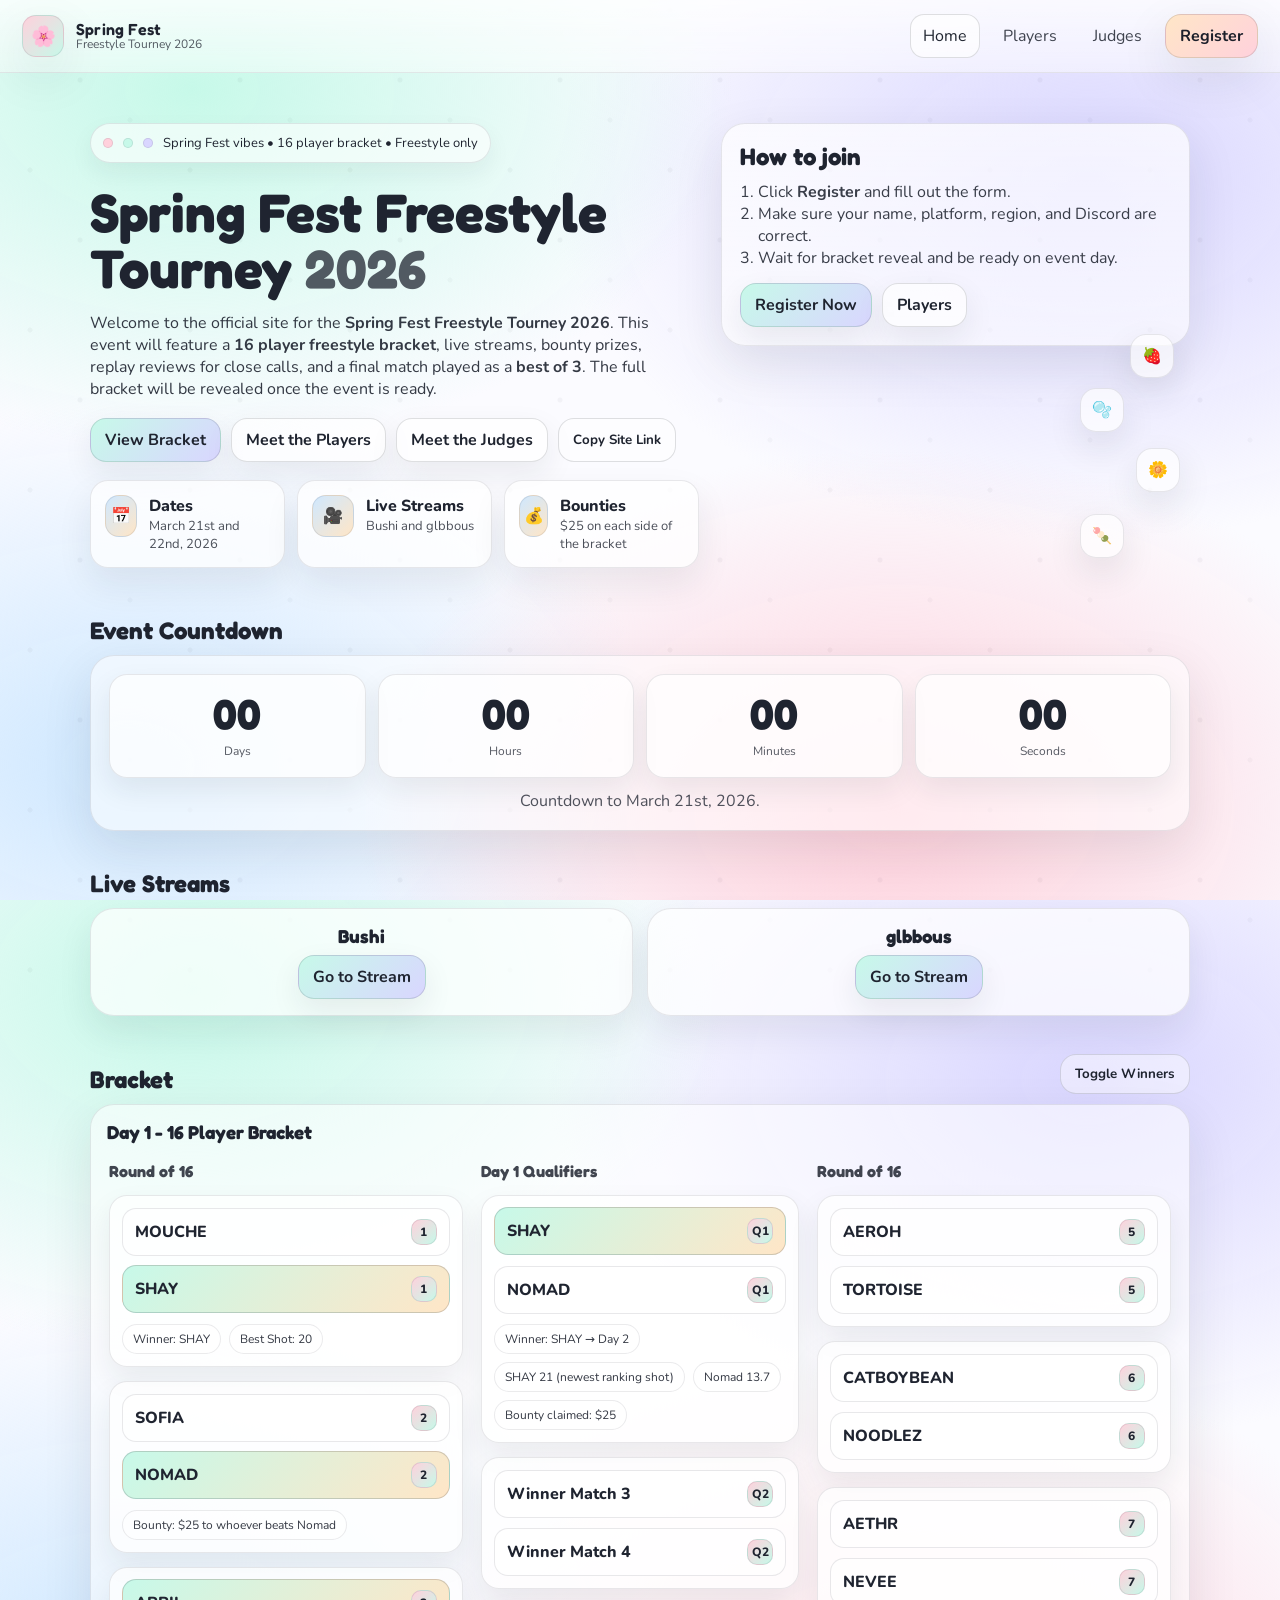
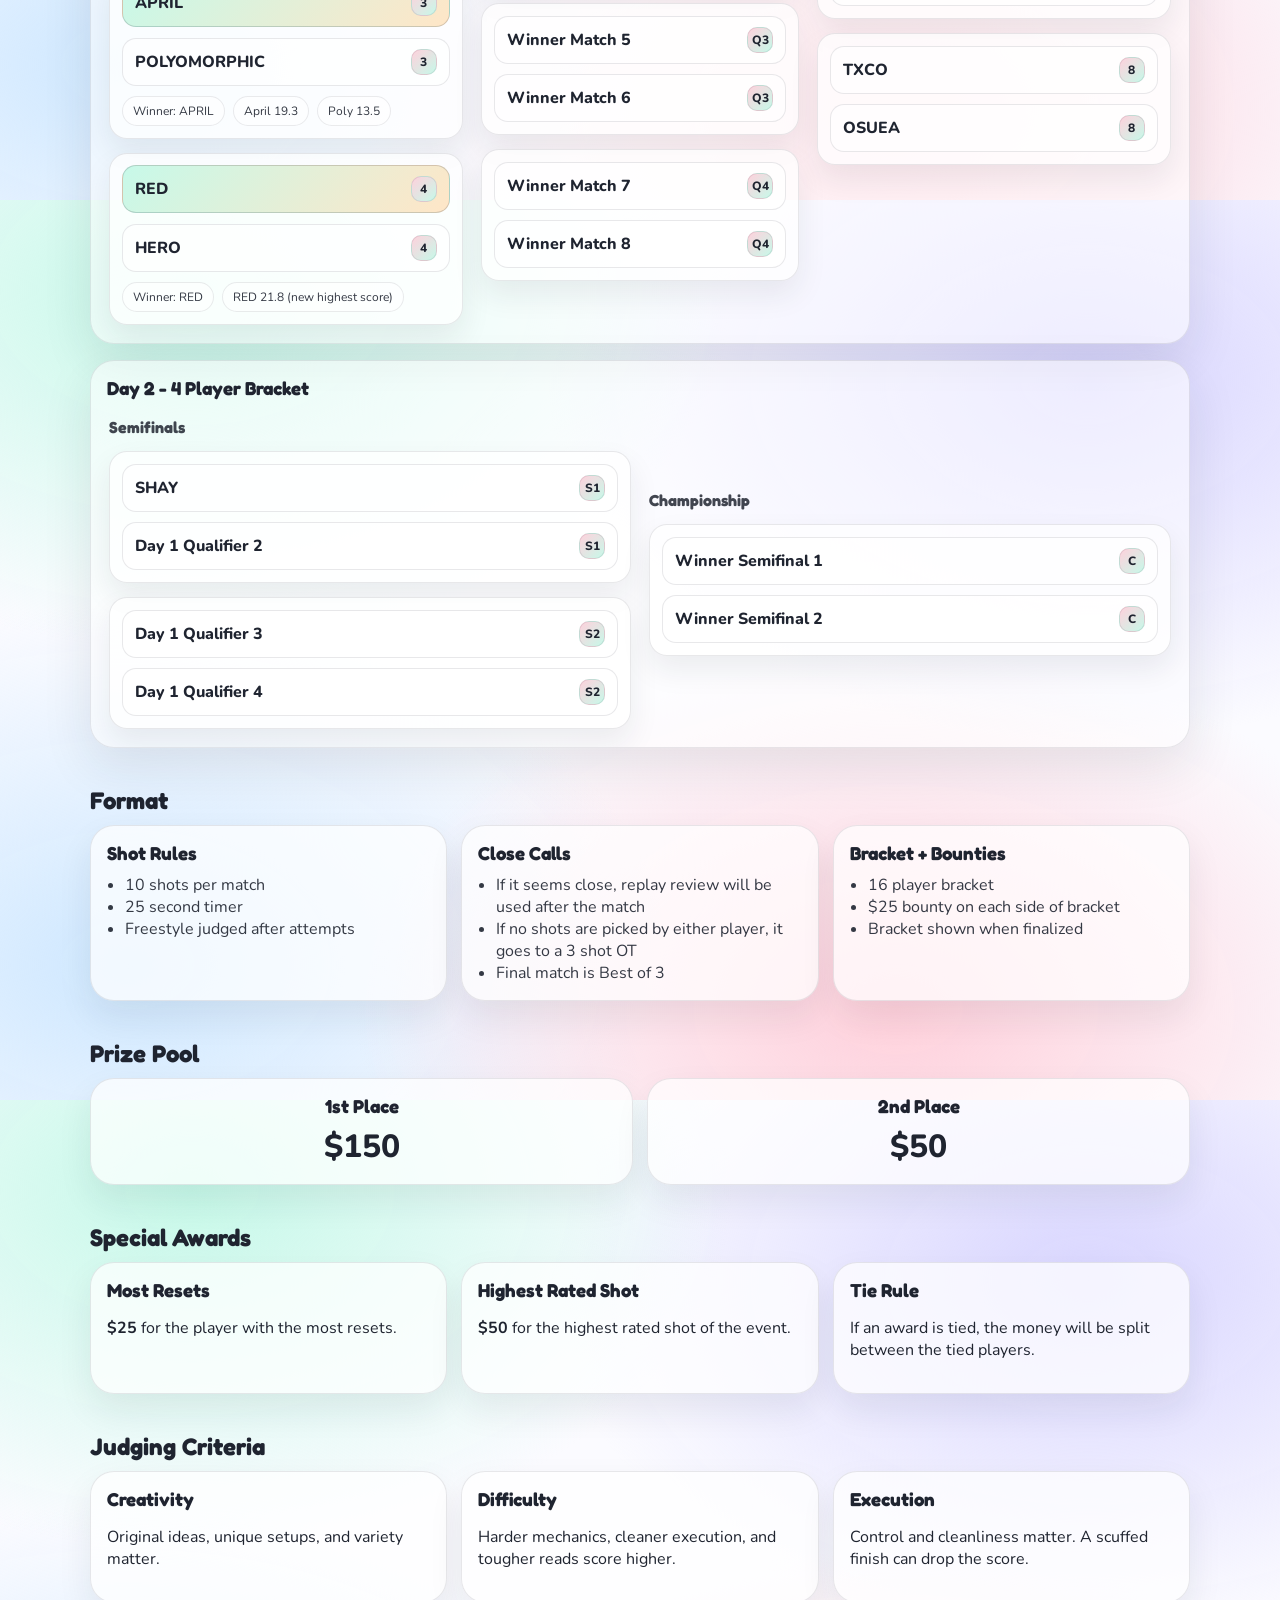
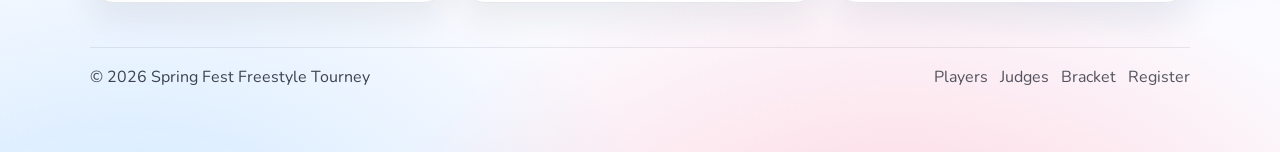
==== index.html @ 1c3c6979 "Update index.html" ====
<!doctype html>
<html lang="en">
<head>
  <meta charset="utf-8" />
  <meta name="viewport" content="width=device-width,initial-scale=1" />
  <title>Spring Fest Freestyle Tourney 2026</title>
  <meta name="description" content="Spring Fest Freestyle Tourney 2026 — players, judges, streams, dates, and tournament info." />
  <link rel="preconnect" href="https://fonts.googleapis.com">
  <link rel="preconnect" href="https://fonts.gstatic.com" crossorigin>
  <link href="https://fonts.googleapis.com/css2?family=Fredoka:wght@400;600&family=Nunito:wght@400;700&display=swap" rel="stylesheet">
  <link rel="stylesheet" href="styles.css" />
</head>

<body>
  <div class="bg-sparkles" aria-hidden="true"></div>

  <header class="site-header">
    <a class="brand" href="index.html" aria-label="Spring Fest Home">
      <span class="brand-mark">🌸</span>
      <span class="brand-text">
        <span class="brand-title">Spring Fest</span>
        <span class="brand-subtitle">Freestyle Tourney 2026</span>
      </span>
    </a>

    <nav class="nav">
      <a class="nav-link active" href="index.html">Home</a>
      <a class="nav-link" href="players.html">Players</a>
      <a class="nav-link" href="judges.html">Judges</a>
      <a class="nav-cta" id="registerTopBtn" href="#" target="_blank" rel="noreferrer">Register</a>
    </nav>
  </header>

  <main class="container">
    <section class="hero">
      <div class="hero-left">
        <div class="pill">
          <span class="dot dot-pink"></span>
          <span class="dot dot-mint"></span>
          <span class="dot dot-lav"></span>
          <span>Spring Fest vibes • 16 player bracket • Freestyle only</span>
        </div>

        <h1>
          Spring Fest Freestyle Tourney <span class="year">2026</span>
        </h1>

        <p class="lead">
          Welcome to the official site for the <b>Spring Fest Freestyle Tourney 2026</b>. This event will feature a
          <b>16 player freestyle bracket</b>, live streams, bounty prizes, replay reviews for close calls, and a final
          match played as a <b>best of 3</b>. The full bracket will be revealed once the event is ready.
        </p>

        <div class="hero-actions">
          <a class="btn primary" href="#bracket">View Bracket</a>
          <a class="btn" href="players.html">Meet the Players</a>
          <a class="btn" href="judges.html">Meet the Judges</a>
          <button class="btn ghost" id="copySiteLinkBtn" type="button">Copy Site Link</button>
        </div>

        <div class="quick-info">
          <div class="info-card reveal">
            <div class="info-icon">📅</div>
            <div>
              <div class="info-title">Dates</div>
              <div class="info-text">March 21st and 22nd, 2026</div>
            </div>
          </div>
          <div class="info-card reveal">
            <div class="info-icon">🎥</div>
            <div>
              <div class="info-title">Live Streams</div>
              <div class="info-text">Bushi and glbbous</div>
            </div>
          </div>
          <div class="info-card reveal">
            <div class="info-icon">💰</div>
            <div>
              <div class="info-title">Bounties</div>
              <div class="info-text">$25 on each side of the bracket</div>
            </div>
          </div>
        </div>
      </div>

      <div class="hero-right">
        <div class="glass-card reveal">
          <h2 class="card-title">How to join</h2>
          <ol class="steps">
            <li>Click <b>Register</b> and fill out the form.</li>
            <li>Make sure your name, platform, region, and Discord are correct.</li>
            <li>Wait for bracket reveal and be ready on event day.</li>
          </ol>
          <div class="card-actions">
            <a class="btn primary" id="registerHeroBtn" href="#" target="_blank" rel="noreferrer">Register Now</a>
            <a class="btn" href="players.html">Players</a>
          </div>
        </div>

        <div class="floating-badges" aria-hidden="true">
          <div class="badge b1">🍓</div>
          <div class="badge b2">🫧</div>
          <div class="badge b3">🌼</div>
          <div class="badge b4">🍡</div>
        </div>
      </div>
    </section>

    <section class="section">
      <div class="section-head">
        <h2>Event Countdown</h2>
      </div>

      <div class="countdown-card reveal">
        <div class="countdown-grid" id="countdown">
          <div class="countdown-box">
            <span id="days">00</span>
            <small>Days</small>
          </div>
          <div class="countdown-box">
            <span id="hours">00</span>
            <small>Hours</small>
          </div>
          <div class="countdown-box">
            <span id="minutes">00</span>
            <small>Minutes</small>
          </div>
          <div class="countdown-box">
            <span id="seconds">00</span>
            <small>Seconds</small>
          </div>
        </div>
        <p class="muted countdown-note">Countdown to March 21st, 2026.</p>
      </div>
    </section>

    <section class="section">
      <div class="section-head">
        <h2>Live Streams</h2>
      </div>

      <div class="grid-2">
        <div class="panel reveal" style="text-align:center;">
          <h3>Bushi</h3>
          <a class="btn primary" href="https://www.twitch.tv/bushi_sr" target="_blank" rel="noreferrer">Go to Stream</a>
        </div>

        <div class="panel reveal" style="text-align:center;">
          <h3>glbbous</h3>
          <a class="btn primary" href="https://www.twitch.tv/glbbous" target="_blank" rel="noreferrer">Go to Stream</a>
        </div>
      </div>
    </section>

    <section id="bracket" class="section">
      <div class="section-head">
        <h2>Bracket</h2>
        <div class="section-actions">
          <button class="btn ghost" id="toggleWinnersBtn" type="button" disabled title="Winners will be enabled once matches are played.">
            Toggle Winners
          </button>
        </div>
      </div>

      <div class="day-brackets reveal">
        <div class="bracket-wrap">
          <h3 class="day-title">Day 1 - 16 Player Bracket</h3>
          <div class="bracket day1-bracket">
            <div class="round">
              <div class="round-title">Round of 16</div>

              <div class="match">
                <div class="slot"><span class="name">MOUCHE</span><span class="tag">1</span></div>
                <div class="slot winner"><span class="name">SHAY</span><span class="tag">1</span></div>
                <div class="match-meta">
                  <span class="meta-chip">Winner: SHAY</span>
                  <span class="meta-chip">Best Shot: 20</span>
                </div>
              </div>
              <div class="match">
                <div class="slot"><span class="name">SOFIA</span><span class="tag">2</span></div>
                <div class="slot winner"><span class="name">NOMAD</span><span class="tag">2</span></div>
                <div class="match-meta">
                  <span class="meta-chip">Bounty: $25 to whoever beats Nomad</span>
                </div>
              </div>
              <div class="match">
                <div class="slot winner"><span class="name">APRIL</span><span class="tag">3</span></div>
                <div class="slot"><span class="name">POLYOMORPHIC</span><span class="tag">3</span></div>
                <div class="match-meta">
                  <span class="meta-chip">Winner: APRIL</span>
                  <span class="meta-chip">April 19.3</span>
                  <span class="meta-chip">Poly 13.5</span>
                </div>
              </div>
              <div class="match">
                <div class="slot winner"><span class="name">RED</span><span class="tag">4</span></div>
                <div class="slot"><span class="name">HERO</span><span class="tag">4</span></div>
                <div class="match-meta">
                  <span class="meta-chip">Winner: RED</span>
                  <span class="meta-chip">RED 21.8 (new highest score)</span>
                </div>
              </div>
            </div>

            <div class="round">
              <div class="round-title">Day 1 Qualifiers</div>

              <div class="match">
                <div class="slot winner"><span class="name">SHAY</span><span class="tag">Q1</span></div>
                <div class="slot"><span class="name">NOMAD</span><span class="tag">Q1</span></div>
                <div class="match-meta">
                  <span class="meta-chip">Winner: SHAY → Day 2</span>
                  <span class="meta-chip">SHAY 21 (newest ranking shot)</span>
                  <span class="meta-chip">Nomad 13.7</span>
                  <span class="meta-chip">Bounty claimed: $25</span>
                </div>
              </div>
              <div class="match">
                <div class="slot"><span class="name">Winner Match 3</span><span class="tag">Q2</span></div>
                <div class="slot"><span class="name">Winner Match 4</span><span class="tag">Q2</span></div>
              </div>
              <div class="match">
                <div class="slot"><span class="name">Winner Match 5</span><span class="tag">Q3</span></div>
                <div class="slot"><span class="name">Winner Match 6</span><span class="tag">Q3</span></div>
              </div>
              <div class="match">
                <div class="slot"><span class="name">Winner Match 7</span><span class="tag">Q4</span></div>
                <div class="slot"><span class="name">Winner Match 8</span><span class="tag">Q4</span></div>
              </div>
            </div>

            <div class="round">
              <div class="round-title">Round of 16</div>

              <div class="match">
                <div class="slot"><span class="name">AEROH</span><span class="tag">5</span></div>
                <div class="slot"><span class="name">TORTOISE</span><span class="tag">5</span></div>
              </div>
              <div class="match">
                <div class="slot"><span class="name">CATBOYBEAN</span><span class="tag">6</span></div>
                <div class="slot"><span class="name">NOODLEZ</span><span class="tag">6</span></div>
              </div>
              <div class="match">
                <div class="slot"><span class="name">AETHR</span><span class="tag">7</span></div>
                <div class="slot"><span class="name">NEVEE</span><span class="tag">7</span></div>
              </div>
              <div class="match">
                <div class="slot"><span class="name">TXCO</span><span class="tag">8</span></div>
                <div class="slot"><span class="name">OSUEA</span><span class="tag">8</span></div>
              </div>
            </div>
          </div>
        </div>

        <div class="bracket-wrap">
          <h3 class="day-title">Day 2 - 4 Player Bracket</h3>
          <div class="bracket day2-bracket">
            <div class="round">
              <div class="round-title">Semifinals</div>

              <div class="match">
                <div class="slot"><span class="name">SHAY</span><span class="tag">S1</span></div>
                <div class="slot"><span class="name">Day 1 Qualifier 2</span><span class="tag">S1</span></div>
              </div>
              <div class="match">
                <div class="slot"><span class="name">Day 1 Qualifier 3</span><span class="tag">S2</span></div>
                <div class="slot"><span class="name">Day 1 Qualifier 4</span><span class="tag">S2</span></div>
              </div>
            </div>

            <div class="round">
              <div class="round-title">Championship</div>

              <div class="match">
                <div class="slot"><span class="name">Winner Semifinal 1</span><span class="tag">C</span></div>
                <div class="slot"><span class="name">Winner Semifinal 2</span><span class="tag">C</span></div>
              </div>
            </div>
          </div>
        </div>
      </div>
    </section>

    <section class="section">
      <div class="section-head">
        <h2>Format</h2>
      </div>

      <div class="grid-3">
        <div class="panel reveal">
          <h3>Shot Rules</h3>
          <ul>
            <li>10 shots per match</li>
            <li>25 second timer</li>
            <li>Freestyle judged after attempts</li>
          </ul>
        </div>

        <div class="panel reveal">
          <h3>Close Calls</h3>
          <ul>
            <li>If it seems close, replay review will be used after the match</li>
            <li>If no shots are picked by either player, it goes to a 3 shot OT</li>
            <li>Final match is Best of 3</li>
          </ul>
        </div>

        <div class="panel reveal">
          <h3>Bracket + Bounties</h3>
          <ul>
            <li>16 player bracket</li>
            <li>$25 bounty on each side of bracket</li>
            <li>Bracket shown when finalized</li>
          </ul>
        </div>
      </div>
    </section>
    
    <section class="section">
      <div class="section-head">
        <h2>Prize Pool</h2>
      </div>

      <div class="grid-2">
        <div class="panel reveal" style="text-align:center;">
          <h3>1st Place</h3>
          <p style="font-size: 32px; font-weight: 800; margin: 8px 0 0;">$150</p>
        </div>

        <div class="panel reveal" style="text-align:center;">
          <h3>2nd Place</h3>
          <p style="font-size: 32px; font-weight: 800; margin: 8px 0 0;">$50</p>
        </div>
      </div>
    </section>
    
    <section class="section">
      <div class="section-head">
        <h2>Special Awards</h2>
      </div>

      <div class="grid-3">
        <div class="panel reveal">
          <h3>Most Resets</h3>
          <p><b>$25</b> for the player with the most resets.</p>
        </div>

        <div class="panel reveal">
          <h3>Highest Rated Shot</h3>
          <p><b>$50</b> for the highest rated shot of the event.</p>
        </div>

        <div class="panel reveal">
          <h3>Tie Rule</h3>
          <p>If an award is tied, the money will be split between the tied players.</p>
        </div>
      </div>
    </section>

    <section class="section">
      <div class="section-head">
        <h2>Judging Criteria</h2>
      </div>

      <div class="grid-3">
        <div class="panel reveal">
          <h3>Creativity</h3>
          <p>Original ideas, unique setups, and variety matter.</p>
        </div>

        <div class="panel reveal">
          <h3>Difficulty</h3>
          <p>Harder mechanics, cleaner execution, and tougher reads score higher.</p>
        </div>

        <div class="panel reveal">
          <h3>Execution</h3>
          <p>Control and cleanliness matter. A scuffed finish can drop the score.</p>
        </div>
      </div>
    </section>

    <footer class="footer">
      <div>© <span id="yearNow"></span> Spring Fest Freestyle Tourney</div>
      <div class="footer-links">
        <a href="players.html">Players</a>
        <a href="judges.html">Judges</a>
        <a href="#bracket">Bracket</a>
        <a href="#" id="registerFooterBtn" target="_blank" rel="noreferrer">Register</a>
      </div>
    </footer>
  </main>

  <script src="script.js"></script>
</body>
</html>
---- styles.css ----
:root{
  --bg: #fbfbff;
  --ink: #1f2430;

  --pink: #ffd1dc;
  --mint: #c7f9e9;
  --lav:  #d9d6ff;
  --peach:#ffe6c7;
  --sky:  #cfe8ff;

  --card: rgba(255,255,255,.72);
  --card2: rgba(255,255,255,.55);
  --stroke: rgba(31,36,48,.10);
  --stroke2: rgba(31,36,48,.14);
  --shadow: 0 18px 50px rgba(31,36,48,.10);

  --radius: 18px;
  --radius2: 24px;

  --fontA: "Fredoka", system-ui, -apple-system, Segoe UI, Roboto, sans-serif;
  --fontB: "Nunito", system-ui, -apple-system, Segoe UI, Roboto, sans-serif;
}

*{ box-sizing:border-box; }
html,body{ height:100%; }
body{
  margin:0;
  background: radial-gradient(900px 600px at 15% 10%, var(--mint), transparent 60%),
              radial-gradient(900px 600px at 85% 20%, var(--lav), transparent 60%),
              radial-gradient(900px 600px at 70% 90%, var(--pink), transparent 60%),
              radial-gradient(900px 600px at 10% 85%, var(--sky), transparent 60%),
              var(--bg);
  color: var(--ink);
  font-family: var(--fontB);
  overflow-x:hidden;
}

.bg-sparkles{
  position:fixed;
  inset:-100px;
  pointer-events:none;
  opacity:.35;
  filter: blur(.2px);
  background-image:
    radial-gradient(circle at 20px 20px, rgba(31,36,48,.12) 2px, transparent 3px),
    radial-gradient(circle at 70px 60px, rgba(31,36,48,.08) 2px, transparent 3px),
    radial-gradient(circle at 130px 110px, rgba(31,36,48,.10) 2px, transparent 3px);
  background-size: 160px 160px;
  animation: drift 16s linear infinite;
}
@keyframes drift{
  0%{ transform: translate3d(0,0,0); }
  100%{ transform: translate3d(-160px,-160px,0); }
}

.container{
  width:min(1100px, calc(100% - 40px));
  margin:0 auto;
  padding: 32px 0 64px;
}

.site-header{
  position:sticky;
  top:0;
  z-index:30;
  backdrop-filter: blur(12px);
  background: linear-gradient(to bottom, rgba(255,255,255,.75), rgba(255,255,255,.45));
  border-bottom: 1px solid var(--stroke);
  display:flex;
  align-items:center;
  justify-content:space-between;
  padding: 14px 22px;
}

.brand{
  display:flex;
  align-items:center;
  gap:12px;
  text-decoration:none;
  color:inherit;
}
.brand-mark{
  width:42px;height:42px;
  display:grid;place-items:center;
  border-radius: 14px;
  background: linear-gradient(135deg, var(--pink), var(--mint));
  border: 1px solid var(--stroke);
  box-shadow: var(--shadow);
  font-size: 20px;
}
.brand-text{ display:flex; flex-direction:column; line-height:1.05; }
.brand-title{ font-family: var(--fontA); font-weight: 600; letter-spacing:.2px; }
.brand-subtitle{ font-size: 12px; opacity:.75; }

.nav{ display:flex; align-items:center; gap:10px; }
.nav-link{
  text-decoration:none;
  color:inherit;
  padding: 10px 12px;
  border-radius: 14px;
  border: 1px solid transparent;
  opacity:.85;
}
.nav-link:hover{ opacity:1; border-color: var(--stroke); background: rgba(255,255,255,.45); }
.nav-link.active{ opacity:1; border-color: var(--stroke2); background: rgba(255,255,255,.65); }

.nav-cta{
  text-decoration:none;
  padding: 10px 14px;
  border-radius: 16px;
  font-weight: 700;
  color: #1c1f2a;
  background: linear-gradient(135deg, var(--peach), var(--pink));
  border: 1px solid var(--stroke2);
  box-shadow: var(--shadow);
}

.hero{
  display:grid;
  grid-template-columns: 1.3fr 1fr;
  gap: 22px;
  padding: 18px 0 10px;
}
@media (max-width: 950px){
  .hero{ grid-template-columns: 1fr; }
}

.pill{
  display:inline-flex;
  align-items:center;
  gap:10px;
  border: 1px solid var(--stroke);
  background: rgba(255,255,255,.6);
  border-radius: 999px;
  padding: 10px 12px;
  box-shadow: 0 10px 25px rgba(31,36,48,.06);
  font-size: 13px;
  margin-bottom: 12px;
}
.dot{ width:10px;height:10px;border-radius:99px; display:inline-block; border:1px solid rgba(31,36,48,.10); }
.dot-pink{ background: var(--pink); }
.dot-mint{ background: var(--mint); }
.dot-lav{ background: var(--lav); }

h1{
  margin: 10px 0 10px;
  font-family: var(--fontA);
  font-size: clamp(34px, 5vw, 54px);
  line-height:1.03;
}
.year{ opacity:.75; }
.lead{ font-size: 16px; opacity:.90; max-width: 60ch; }

.hero-actions{
  display:flex;
  flex-wrap:wrap;
  gap:10px;
  margin: 18px 0 18px;
}

.btn{
  cursor:pointer;
  border: 1px solid var(--stroke2);
  background: rgba(255,255,255,.65);
  padding: 10px 14px;
  border-radius: 16px;
  font-weight: 700;
  font-family: var(--fontB);
  color: inherit;
  text-decoration:none;
  display:inline-flex;
  align-items:center;
  gap:10px;
  box-shadow: 0 12px 30px rgba(31,36,48,.08);
  transition: transform .12s ease, box-shadow .12s ease;
}
.btn:hover{ transform: translateY(-1px); box-shadow: 0 16px 38px rgba(31,36,48,.10); }
.btn:active{ transform: translateY(0); }

.btn.primary{
  background: linear-gradient(135deg, var(--mint), var(--lav));
}
.btn.ghost{
  background: rgba(255,255,255,.45);
  box-shadow:none;
}

.quick-info{
  display:grid;
  grid-template-columns: repeat(3, 1fr);
  gap: 12px;
  margin-top: 10px;
}
@media (max-width: 800px){
  .quick-info{ grid-template-columns: 1fr; }
}

.info-card{
  display:flex;
  gap:12px;
  align-items:flex-start;
  padding: 14px;
  border-radius: var(--radius);
  background: var(--card);
  border: 1px solid var(--stroke);
  box-shadow: 0 16px 35px rgba(31,36,48,.08);
}
.info-icon{
  width:42px;height:42px;
  display:grid;place-items:center;
  border-radius: 14px;
  background: linear-gradient(135deg, var(--sky), var(--peach));
  border: 1px solid var(--stroke);
}
.info-title{ font-weight: 800; }
.info-text{ font-size: 13px; opacity:.80; }

.glass-card{
  background: linear-gradient(180deg, rgba(255,255,255,.72), rgba(255,255,255,.55));
  border: 1px solid var(--stroke);
  border-radius: var(--radius2);
  box-shadow: var(--shadow);
  padding: 18px;
  position:relative;
  overflow:hidden;
}
.card-title{
  margin: 0 0 10px;
  font-family: var(--fontA);
}
.steps{
  margin: 0 0 14px;
  padding-left: 18px;
  opacity:.88;
}
.card-actions{ display:flex; flex-wrap:wrap; gap:10px; }
.tiny{ font-size: 12px; opacity:.70; margin-top: 10px; }

.floating-badges{ position:relative; height: 1px; }
.badge{
  position:absolute;
  width: 44px;height:44px;
  display:grid;place-items:center;
  border-radius: 16px;
  border: 1px solid var(--stroke);
  background: rgba(255,255,255,.65);
  box-shadow: 0 14px 35px rgba(31,36,48,.10);
  animation: floaty 4.5s ease-in-out infinite;
}
.badge.b1{ top:-12px; right: 16px; animation-delay:.1s; }
.badge.b2{ top: 42px; right: 66px; animation-delay:.6s; }
.badge.b3{ top: 102px; right: 10px; animation-delay:1.1s; }
.badge.b4{ top: 168px; right: 66px; animation-delay:1.7s; }

@keyframes floaty{
  0%,100%{ transform: translateY(0); }
  50%{ transform: translateY(-10px); }
}

.section{ margin-top: 38px; }
.section-head{
  display:flex;
  align-items:flex-end;
  justify-content:space-between;
  gap: 12px;
  margin-bottom: 10px;
}
.section-head h2{ margin:0; font-family: var(--fontA); }
.page-title{ margin:0; font-family: var(--fontA); font-size: 40px; }
.section-actions{ display:flex; gap:10px; flex-wrap:wrap; }

.muted{ opacity:.78; }

.bracket-wrap{
  position:relative;
  border-radius: var(--radius2);
  border: 1px solid var(--stroke);
  background: rgba(255,255,255,.55);
  box-shadow: var(--shadow);
  overflow:hidden;
}

.bracket{
  position:relative;
  padding: 18px;
  display:grid;
  grid-template-columns: 1fr 0.9fr 1fr;
  gap: 18px;
  min-height: 420px;
}
.day-brackets{
  display:flex;
  flex-direction:column;
  gap: 16px;
}
.day-title{
  margin: 16px 16px 0;
  font-family: var(--fontA);
}
.day1-bracket .match{
  min-height: 90px;
}
.day2-bracket{
  grid-template-columns: 1fr 1fr;
  min-height: auto;
}
.day2-bracket .round{
  justify-content:center;
}
@media (max-width: 980px){
  .bracket{ grid-template-columns: 1fr; }
  .day2-bracket{ grid-template-columns: 1fr; }
}

.round{
  display:flex;
  flex-direction:column;
  gap: 14px;
  position:relative;
}
.round-title{
  font-weight: 900;
  opacity:.85;
  font-family: var(--fontA);
}

.match{
  background: var(--card);
  border: 1px solid var(--stroke);
  border-radius: var(--radius);
  padding: 12px;
  box-shadow: 0 14px 30px rgba(31,36,48,.08);
}
.match.finals{
  border-color: rgba(31,36,48,.18);
  background: linear-gradient(135deg, rgba(255,255,255,.7), rgba(255,255,255,.52));
}

.slot{
  width:100%;
  display:flex;
  align-items:center;
  justify-content:space-between;
  gap: 10px;
  border: 1px solid var(--stroke);
  background: rgba(255,255,255,.6);
  border-radius: 14px;
  padding: 10px 12px;
  cursor:pointer;
  font-weight: 800;
}
.slot + .slot{ margin-top: 10px; }
.slot .name{ overflow:hidden; text-overflow:ellipsis; white-space:nowrap; }
.slot .tag{
  width: 26px;height:26px;
  border-radius: 10px;
  display:grid;place-items:center;
  background: linear-gradient(135deg, var(--pink), var(--mint));
  border: 1px solid var(--stroke);
  font-size: 12px;
}
.slot.winner{
  background: linear-gradient(135deg, var(--mint), var(--peach));
  border-color: rgba(31,36,48,.18);
  transform: translateY(-1px);
}

.match-meta{
  margin-top: 10px;
  display:flex;
  gap: 8px;
  flex-wrap:wrap;
}
.meta-chip{
  font-size: 12px;
  padding: 6px 10px;
  border-radius: 999px;
  border: 1px solid var(--stroke);
  background: rgba(255,255,255,.55);
  opacity:.9;
}

.winner-box{
  margin-top: auto;
  padding: 14px;
  border-radius: var(--radius2);
  border: 1px dashed rgba(31,36,48,.18);
  background: rgba(255,255,255,.55);
}
.winner-title{ font-weight: 900; opacity:.8; }
.winner-name{
  margin-top: 6px;
  font-family: var(--fontA);
  font-size: 28px;
}

#bracketLines{
  position:absolute;
  inset:0;
  width:100%;
  height:100%;
  pointer-events:none;
  opacity:.45;
}

.callout{
  display:flex;
  gap: 12px;
  align-items:flex-start;
  margin-top: 14px;
  padding: 14px;
  border-radius: var(--radius2);
  border: 1px solid var(--stroke);
  background: rgba(255,255,255,.55);
  box-shadow: 0 14px 30px rgba(31,36,48,.06);
}
.callout-icon{
  width:44px;height:44px;
  display:grid;place-items:center;
  border-radius: 16px;
  background: linear-gradient(135deg, var(--lav), var(--sky));
  border: 1px solid var(--stroke);
}

.grid-3{
  display:grid;
  grid-template-columns: repeat(3, 1fr);
  gap: 14px;
}
@media (max-width: 900px){
  .grid-3{ grid-template-columns: 1fr; }
}
.panel{
  padding: 16px;
  border-radius: var(--radius2);
  border: 1px solid var(--stroke);
  background: var(--card);
  box-shadow: 0 16px 35px rgba(31,36,48,.08);
}
.panel h3{
  margin: 0 0 8px;
  font-family: var(--fontA);
}
.panel ul{ margin: 10px 0 0; padding-left: 18px; opacity:.9; }

.footer{
  margin-top: 44px;
  padding-top: 18px;
  border-top: 1px solid var(--stroke);
  display:flex;
  align-items:center;
  justify-content:space-between;
  gap: 10px;
  flex-wrap:wrap;
  opacity:.85;
}
.footer-links{ display:flex; gap:12px; }
.footer a{ color: inherit; text-decoration:none; opacity:.9; }
.footer a:hover{ opacity:1; text-decoration:underline; }

.register-card{
  display:grid;
  grid-template-columns: 1.2fr .8fr;
  gap: 14px;
  padding: 16px;
  border-radius: var(--radius2);
  border: 1px solid var(--stroke);
  background: rgba(255,255,255,.55);
  box-shadow: var(--shadow);
}
@media (max-width: 900px){
  .register-card{ grid-template-columns: 1fr; }
}

.mini-stats{
  display:grid;
  grid-template-columns: repeat(3, 1fr);
  gap: 10px;
  height:100%;
  align-content:stretch;
}
.stat{
  border-radius: var(--radius);
  border: 1px solid var(--stroke);
  background: rgba(255,255,255,.62);
  padding: 12px;
  display:flex;
  flex-direction:column;
  justify-content:center;
  text-align:center;
}
.stat-num{
  font-family: var(--fontA);
  font-size: 26px;
  font-weight: 700;
}
.stat-label{ font-size: 12px; opacity:.75; }

.toolbar{
  margin-top: 14px;
  display:flex;
  gap: 12px;
  align-items:center;
  justify-content:space-between;
  flex-wrap:wrap;
}
.search input{
  width: min(520px, 78vw);
  padding: 12px 14px;
  border-radius: 16px;
  border: 1px solid var(--stroke2);
  background: rgba(255,255,255,.65);
  outline:none;
  font-family: var(--fontB);
  box-shadow: 0 12px 30px rgba(31,36,48,.08);
}
.filters select{
  padding: 12px 12px;
  border-radius: 16px;
  border: 1px solid var(--stroke2);
  background: rgba(255,255,255,.65);
  font-family: var(--fontB);
  font-weight: 700;
}

.players-grid{
  margin-top: 14px;
  display:grid;
  grid-template-columns: repeat(3, 1fr);
  gap: 14px;
}
@media (max-width: 960px){
  .players-grid{ grid-template-columns: 1fr; }
}
.players-grid.compact{
  grid-template-columns: repeat(4, 1fr);
}
@media (max-width: 960px){
  .players-grid.compact{ grid-template-columns: 1fr; }
}

.player-card{
  padding: 14px;
  border-radius: var(--radius2);
  border: 1px solid var(--stroke);
  background: var(--card);
  box-shadow: 0 16px 35px rgba(31,36,48,.08);
  position:relative;
  overflow:hidden;
}
.player-card:before{
  content:"";
  position:absolute;
  inset:-50px;
  background: radial-gradient(250px 120px at 20% 10%, var(--peach), transparent 60%),
              radial-gradient(250px 120px at 80% 30%, var(--mint), transparent 60%),
              radial-gradient(250px 120px at 60% 90%, var(--lav), transparent 60%);
  opacity:.55;
  transform: rotate(10deg);
}
.player-card > *{ position:relative; }

.player-top{
  display:flex;
  align-items:flex-start;
  justify-content:space-between;
  gap: 10px;
}
.player-name{
  font-family: var(--fontA);
  font-size: 22px;
  margin: 0;
}
.badges{
  display:flex;
  flex-wrap:wrap;
  gap: 8px;
  margin-top: 10px;
}
.badge-chip{
  font-size: 12px;
  padding: 6px 10px;
  border-radius: 999px;
  border: 1px solid var(--stroke);
  background: rgba(255,255,255,.55);
}
.player-fun{
  margin-top: 10px;
  font-size: 13px;
  opacity:.85;
}

.player-links{
  margin-top: 12px;
  display:flex;
  flex-wrap:wrap;
  gap: 10px;
}
.player-links a{
  text-decoration:none;
  font-weight: 800;
  color: inherit;
  opacity:.92;
}
.player-links a:hover{ text-decoration:underline; opacity:1; }

.questions{ display:grid; gap: 10px; margin-top: 12px; }
.q{
  padding: 10px 12px;
  border-radius: 16px;
  border: 1px solid var(--stroke);
  background: rgba(255,255,255,.6);
}
.q-num{
  font-family: var(--fontA);
  font-weight: 800;
  margin-right: 8px;
  opacity:.75;
}

.copy-row{ display:flex; align-items:center; gap: 10px; margin-top: 14px; }

.reveal{
  opacity:0;
  transform: translateY(10px);
  transition: opacity .5s ease, transform .5s ease;
}
.reveal.show{
  opacity:1;
  transform: translateY(0);
}

.grid-2{
  display:grid;
  grid-template-columns: repeat(2, 1fr);
  gap: 14px;
}
@media (max-width: 900px){
  .grid-2{ grid-template-columns: 1fr; }
}

.countdown-card{
  padding: 18px;
  border-radius: var(--radius2);
  border: 1px solid var(--stroke);
  background: rgba(255,255,255,.55);
  box-shadow: var(--shadow);
}

.countdown-grid{
  display:grid;
  grid-template-columns: repeat(4, 1fr);
  gap: 12px;
}
@media (max-width: 700px){
  .countdown-grid{
    grid-template-columns: repeat(2, 1fr);
  }
}

.countdown-box{
  padding: 18px 12px;
  border-radius: var(--radius);
  border: 1px solid var(--stroke);
  background: rgba(255,255,255,.7);
  text-align:center;
  box-shadow: 0 12px 28px rgba(31,36,48,.08);
}

.countdown-box span{
  display:block;
  font-family: var(--fontA);
  font-size: clamp(28px, 5vw, 42px);
  font-weight: 700;
  line-height: 1;
}

.countdown-box small{
  display:block;
  margin-top: 8px;
  font-size: 12px;
  opacity: .75;
}

.countdown-note{
  margin: 12px 0 0;
  text-align:center;
}

.player-note{
  margin-top: 10px;
  font-size: 13px;
  opacity: .85;
}
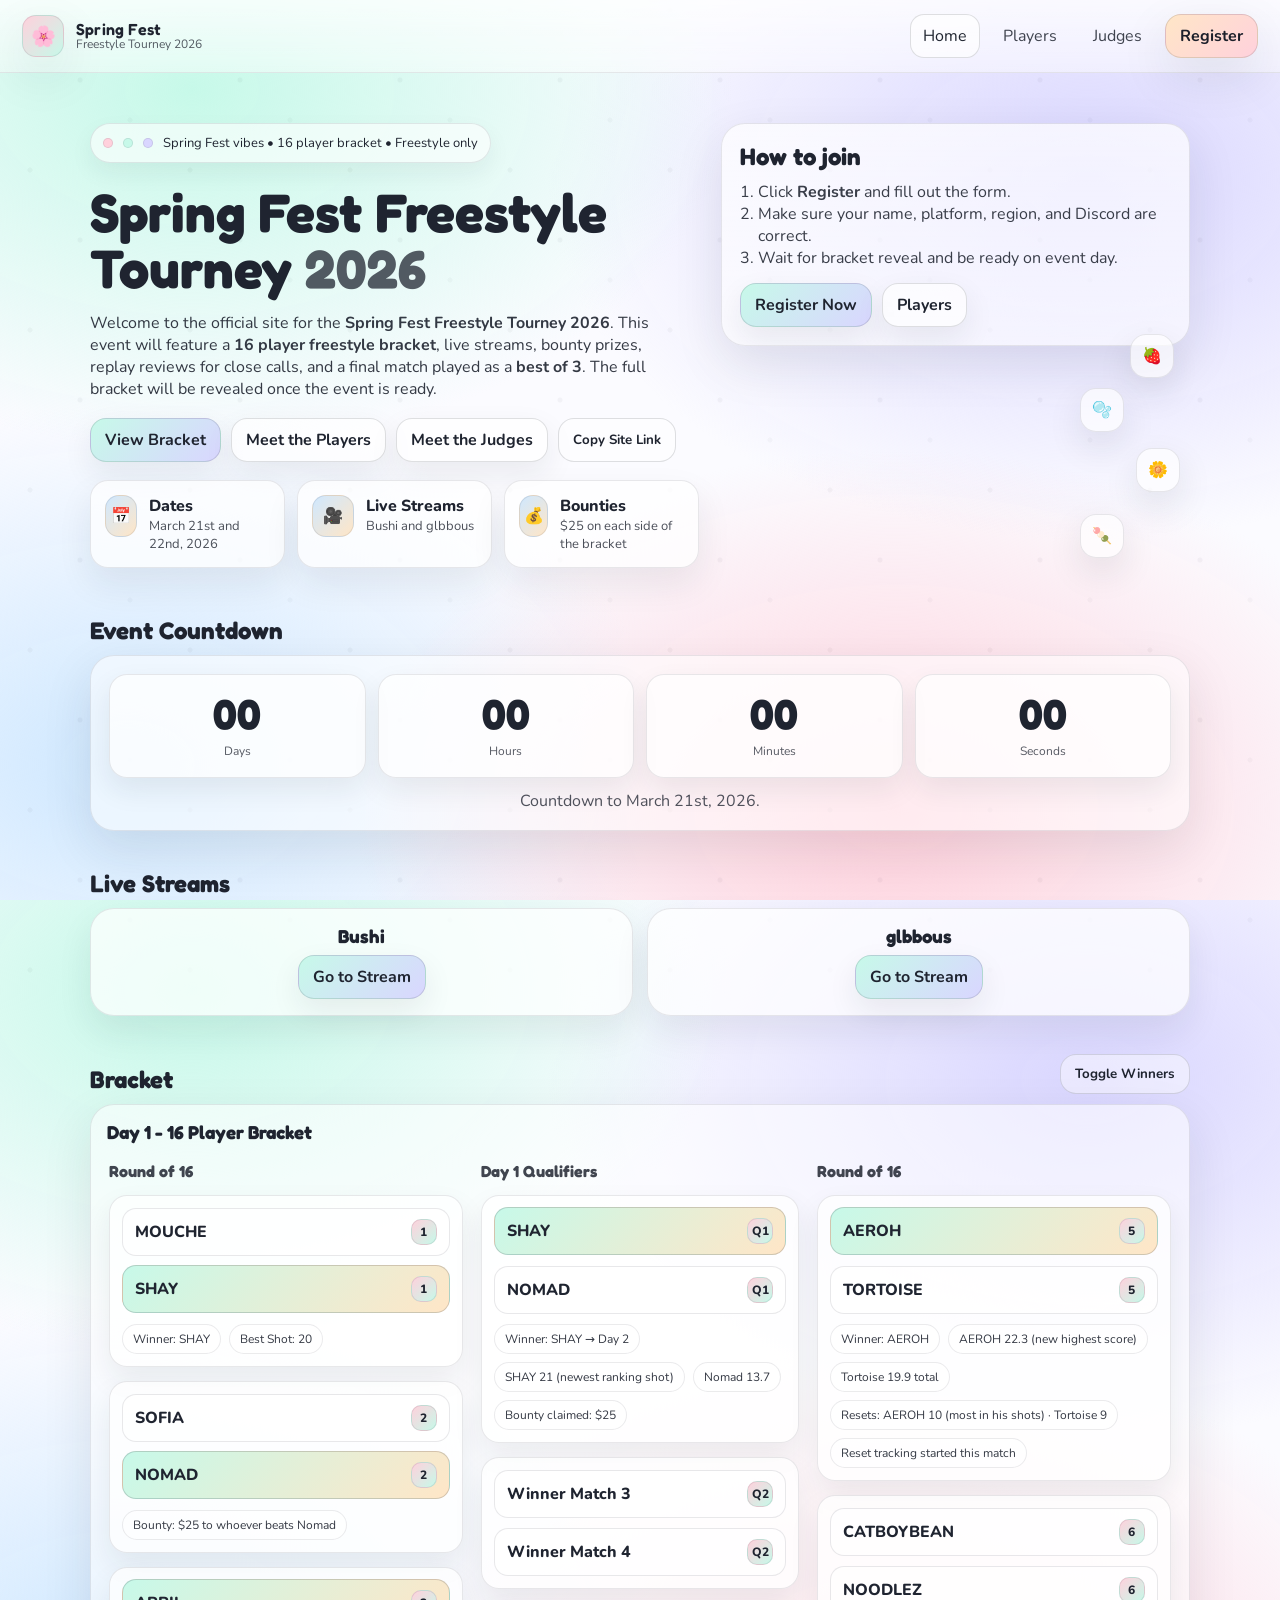
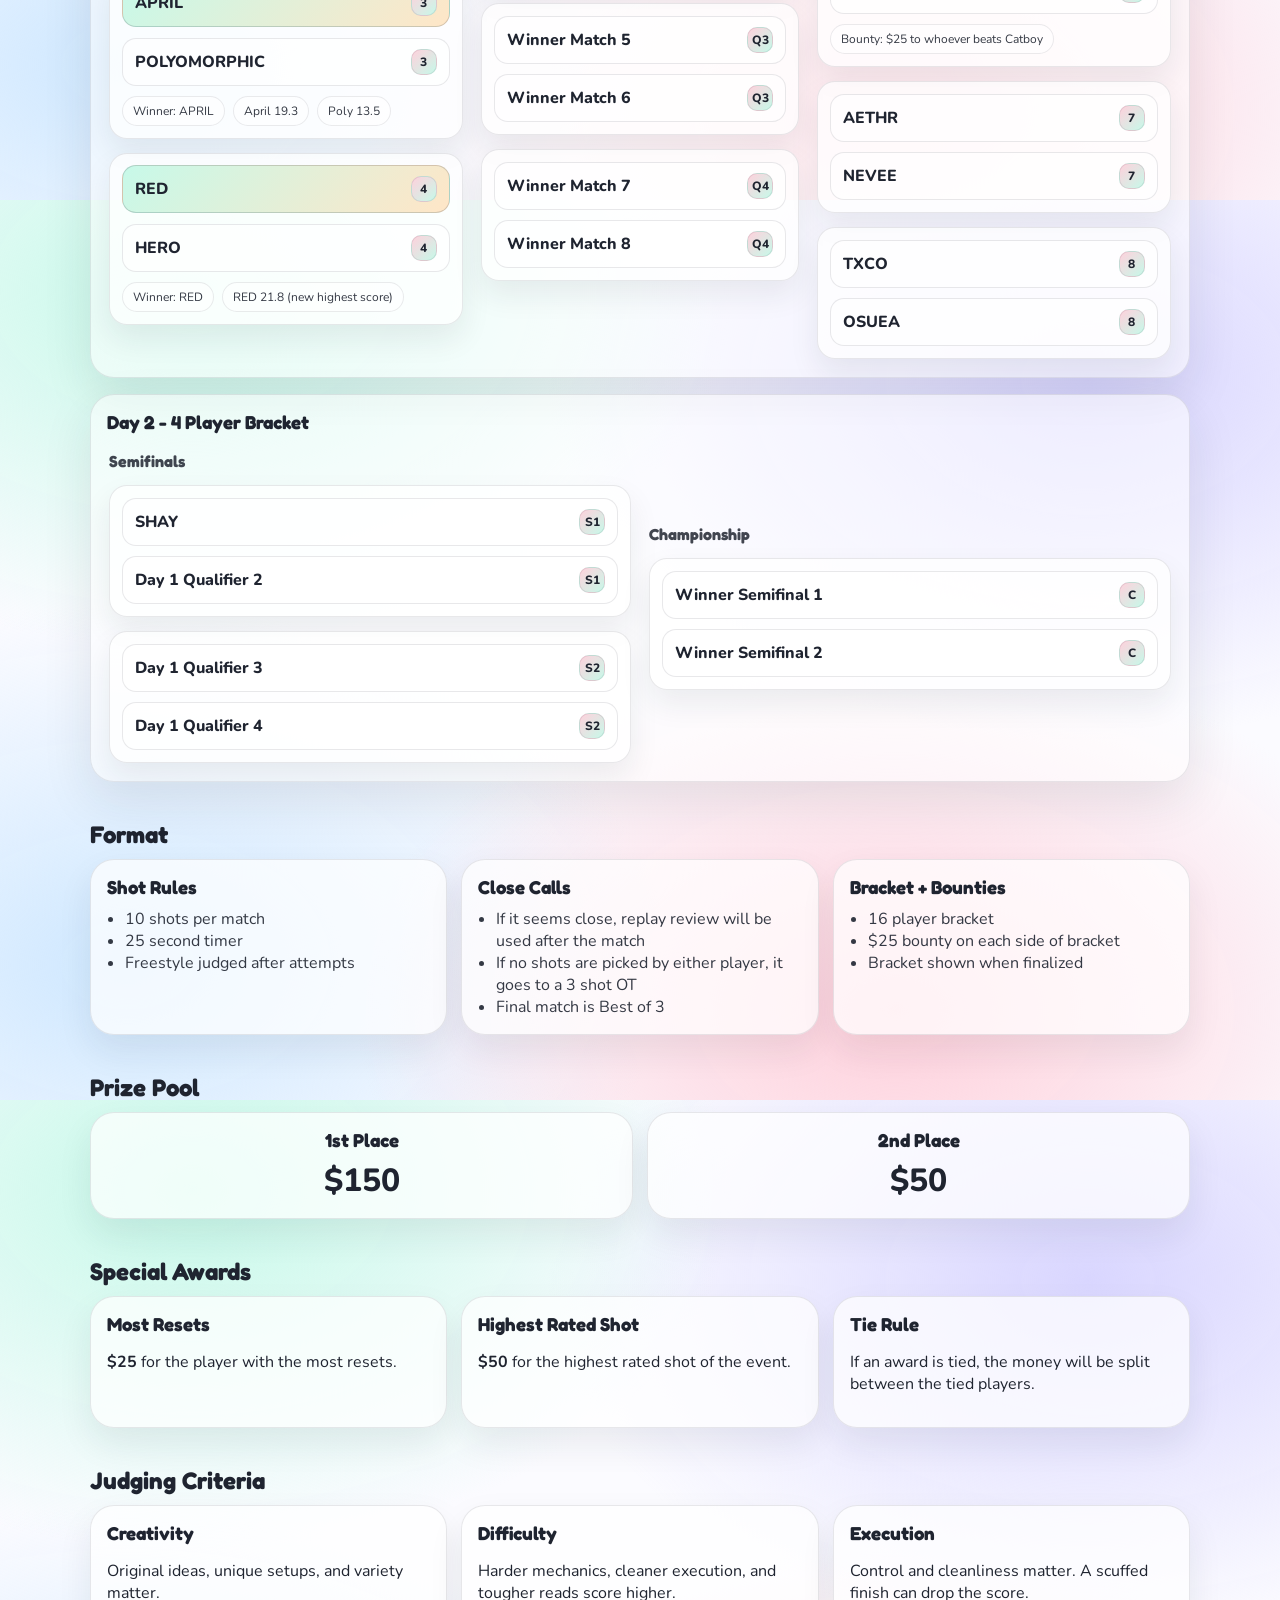
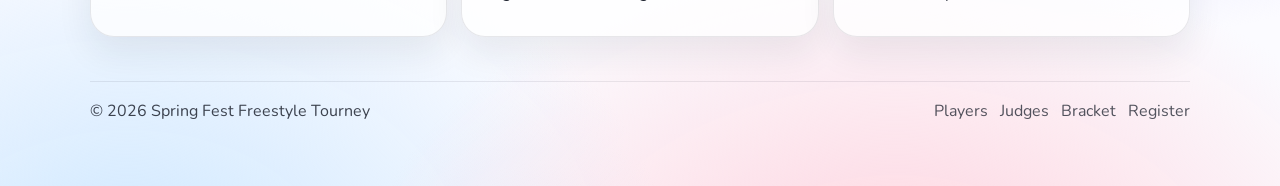
==== commit d10a194a: "Update match details and metadata in index.html Added winner and match metadata for AEROH and other " ====
--- a/index.html
+++ b/index.html
@@ -234,12 +234,22 @@
               <div class="round-title">Round of 16</div>
 
               <div class="match">
-                <div class="slot"><span class="name">AEROH</span><span class="tag">5</span></div>
+                <div class="slot winner"><span class="name">AEROH</span><span class="tag">5</span></div>
                 <div class="slot"><span class="name">TORTOISE</span><span class="tag">5</span></div>
+                <div class="match-meta">
+                  <span class="meta-chip">Winner: AEROH</span>
+                  <span class="meta-chip">AEROH 22.3 (new highest score)</span>
+                  <span class="meta-chip">Tortoise 19.9 total</span>
+                  <span class="meta-chip">Resets: AEROH 10 (most in his shots) · Tortoise 9</span>
+                  <span class="meta-chip">Reset tracking started this match</span>
+                </div>
               </div>
               <div class="match">
                 <div class="slot"><span class="name">CATBOYBEAN</span><span class="tag">6</span></div>
                 <div class="slot"><span class="name">NOODLEZ</span><span class="tag">6</span></div>
+                <div class="match-meta">
+                  <span class="meta-chip">Bounty: $25 to whoever beats Catboy</span>
+                </div>
               </div>
               <div class="match">
                 <div class="slot"><span class="name">AETHR</span><span class="tag">7</span></div>
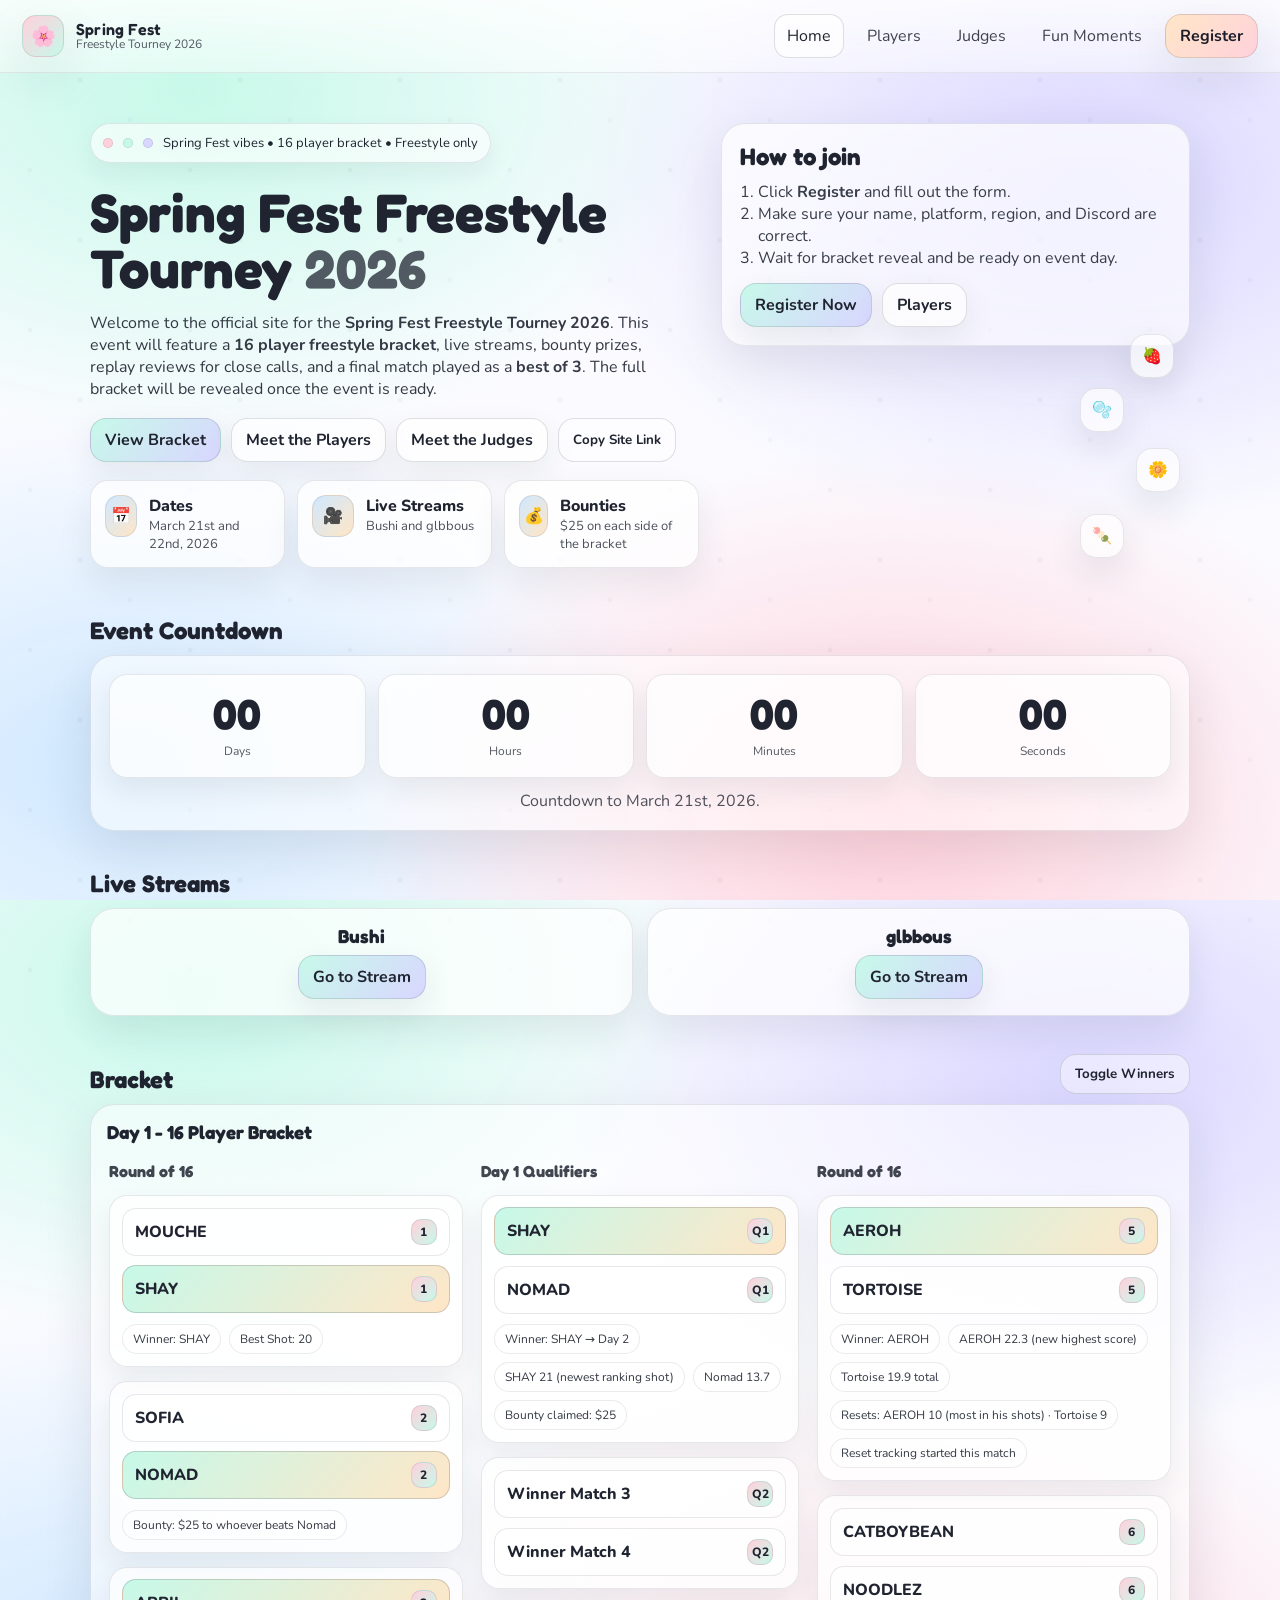
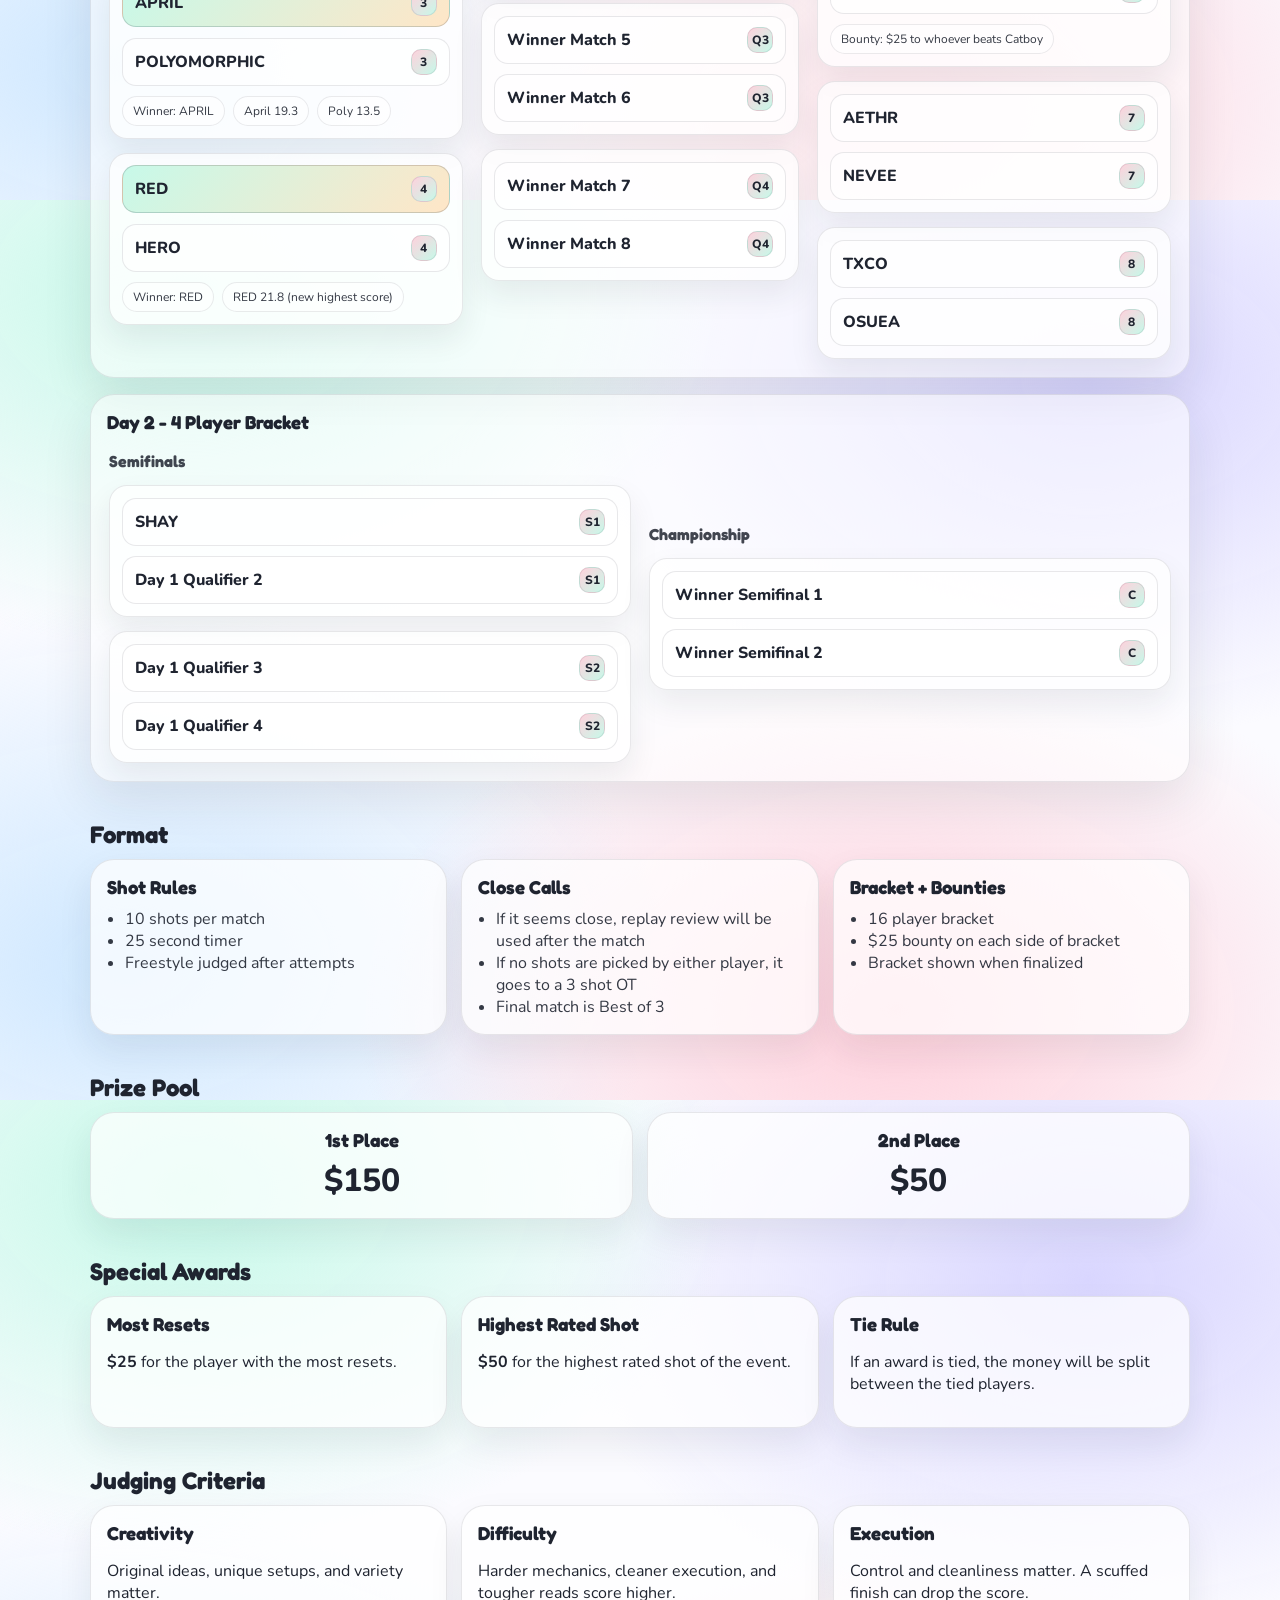
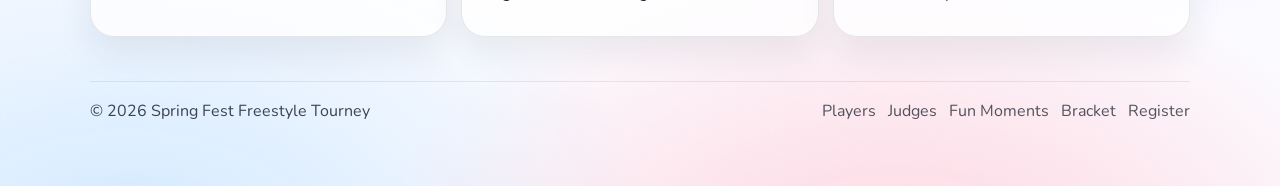
==== commit a28a10b4: "Add 'Fun Moments' link to navigation and footer" ====
--- a/index.html
+++ b/index.html
@@ -27,6 +27,7 @@
       <a class="nav-link active" href="index.html">Home</a>
       <a class="nav-link" href="players.html">Players</a>
       <a class="nav-link" href="judges.html">Judges</a>
+      <a class="nav-link" href="fun-moments.html">Fun Moments</a>
       <a class="nav-cta" id="registerTopBtn" href="#" target="_blank" rel="noreferrer">Register</a>
     </nav>
   </header>
@@ -396,6 +397,7 @@
       <div class="footer-links">
         <a href="players.html">Players</a>
         <a href="judges.html">Judges</a>
+        <a href="fun-moments.html">Fun Moments</a>
         <a href="#bracket">Bracket</a>
         <a href="#" id="registerFooterBtn" target="_blank" rel="noreferrer">Register</a>
       </div>
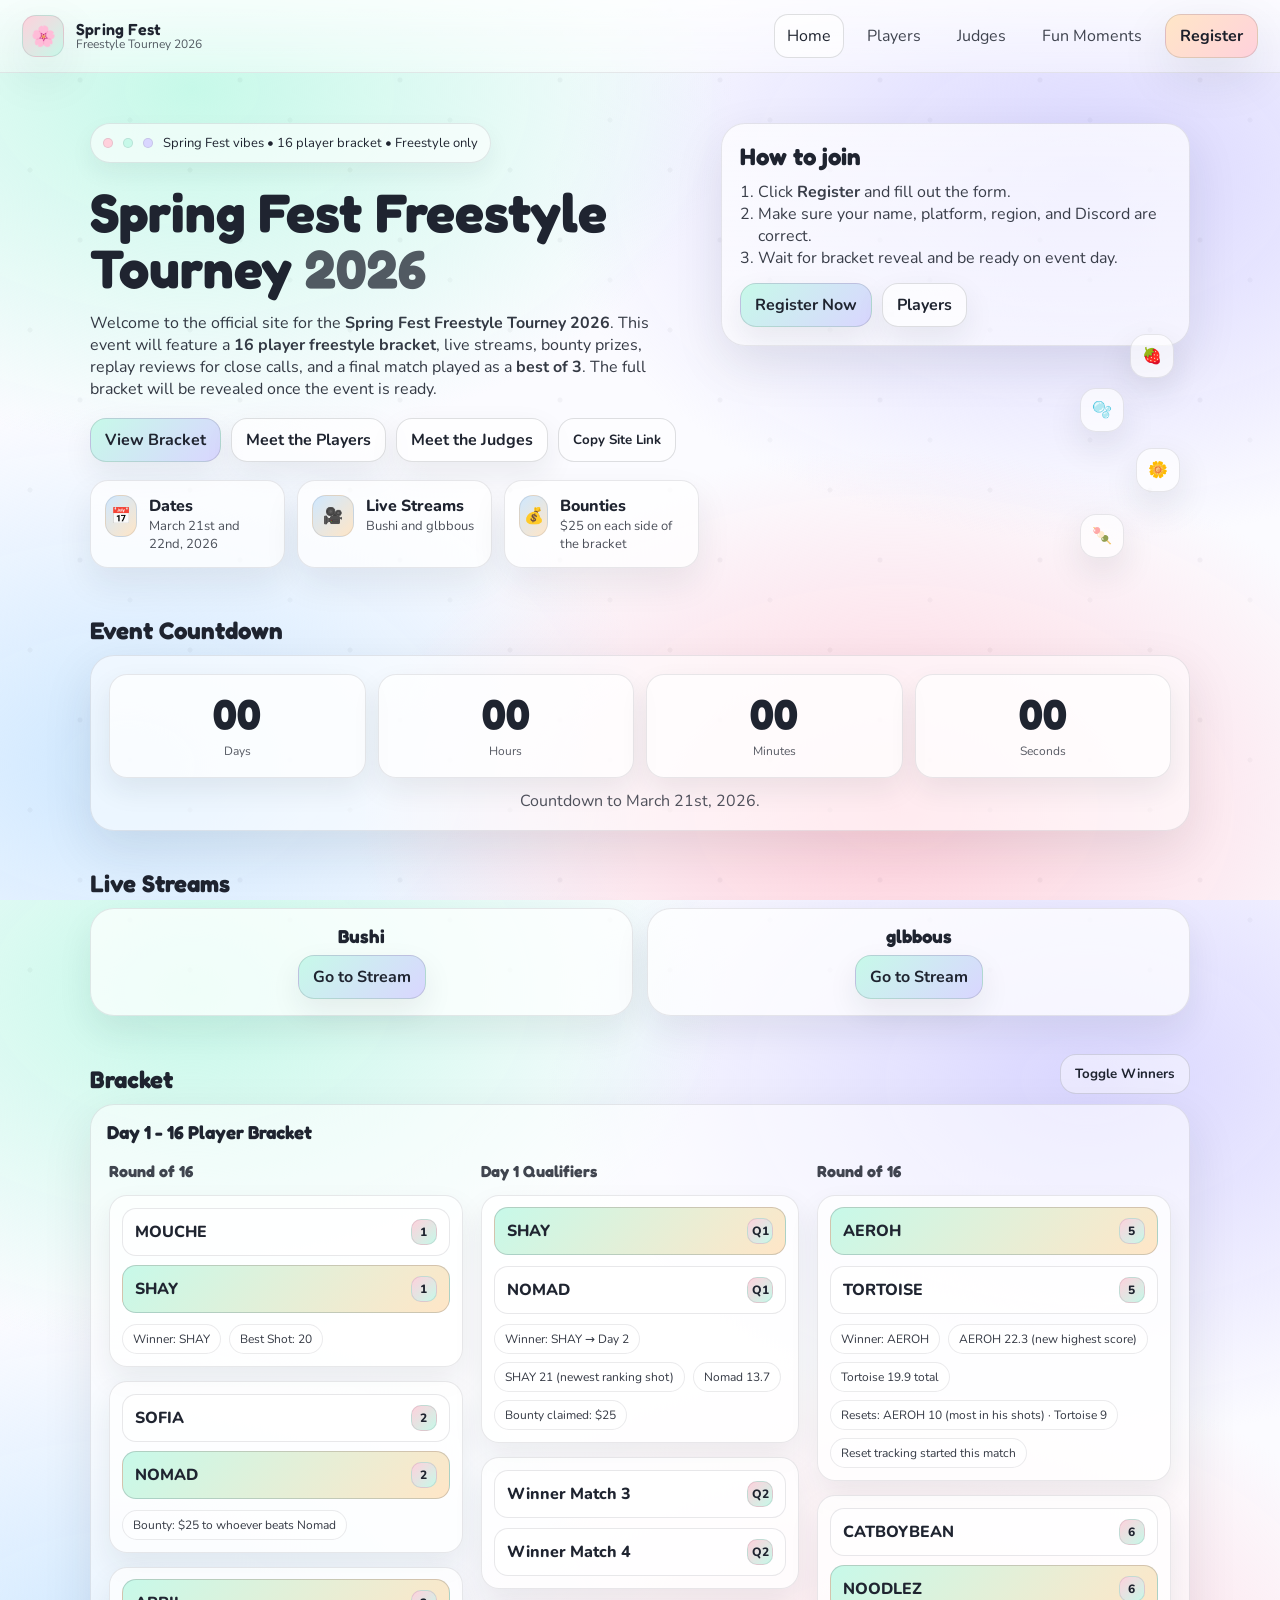
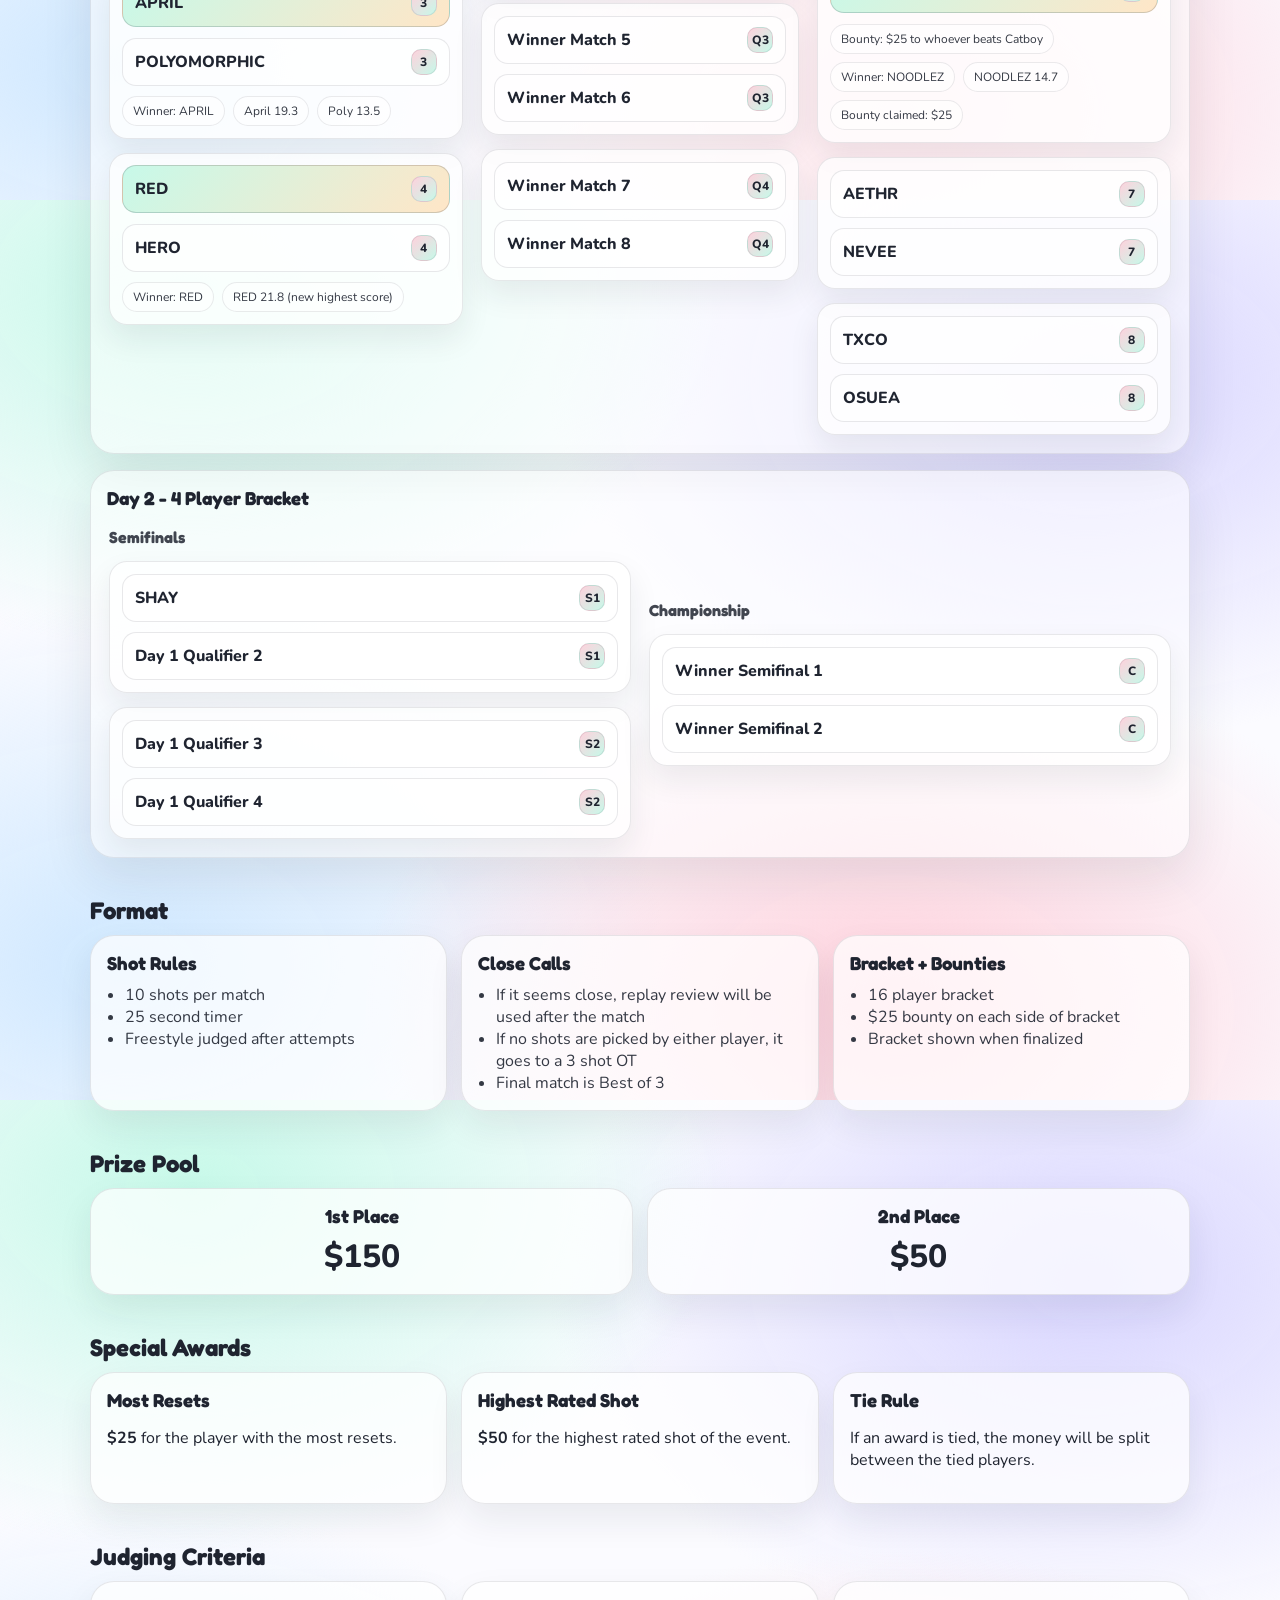
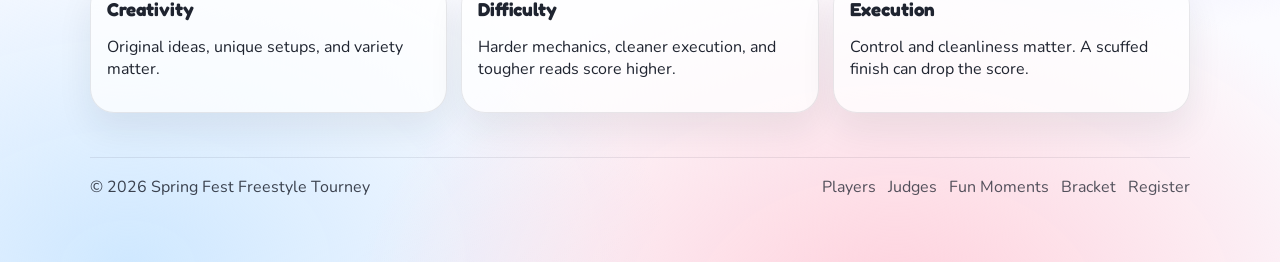
==== commit 4c83011f: "Highlight winner and update match details" ====
--- a/index.html
+++ b/index.html
@@ -247,9 +247,12 @@
               </div>
               <div class="match">
                 <div class="slot"><span class="name">CATBOYBEAN</span><span class="tag">6</span></div>
-                <div class="slot"><span class="name">NOODLEZ</span><span class="tag">6</span></div>
+                <div class="slot winner"><span class="name">NOODLEZ</span><span class="tag">6</span></div>
                 <div class="match-meta">
                   <span class="meta-chip">Bounty: $25 to whoever beats Catboy</span>
+                  <span class="meta-chip">Winner: NOODLEZ</span>
+                  <span class="meta-chip">NOODLEZ 14.7</span>
+                  <span class="meta-chip">Bounty claimed: $25</span>
                 </div>
               </div>
               <div class="match">
@@ -407,3 +410,4 @@
   <script src="script.js"></script>
 </body>
 </html>
+
--- a/styles.css
+++ b/styles.css
@@ -443,6 +443,16 @@
 }
 .panel ul{ margin: 10px 0 0; padding-left: 18px; opacity:.9; }
 
+.fun-moment-img{
+  display:block;
+  max-width: min(100%, 720px);
+  height: auto;
+  margin: 0 auto;
+  border-radius: var(--radius2);
+  border: 1px solid var(--stroke);
+  box-shadow: 0 16px 35px rgba(31,36,48,.1);
+}
+
 .footer{
   margin-top: 44px;
   padding-top: 18px;
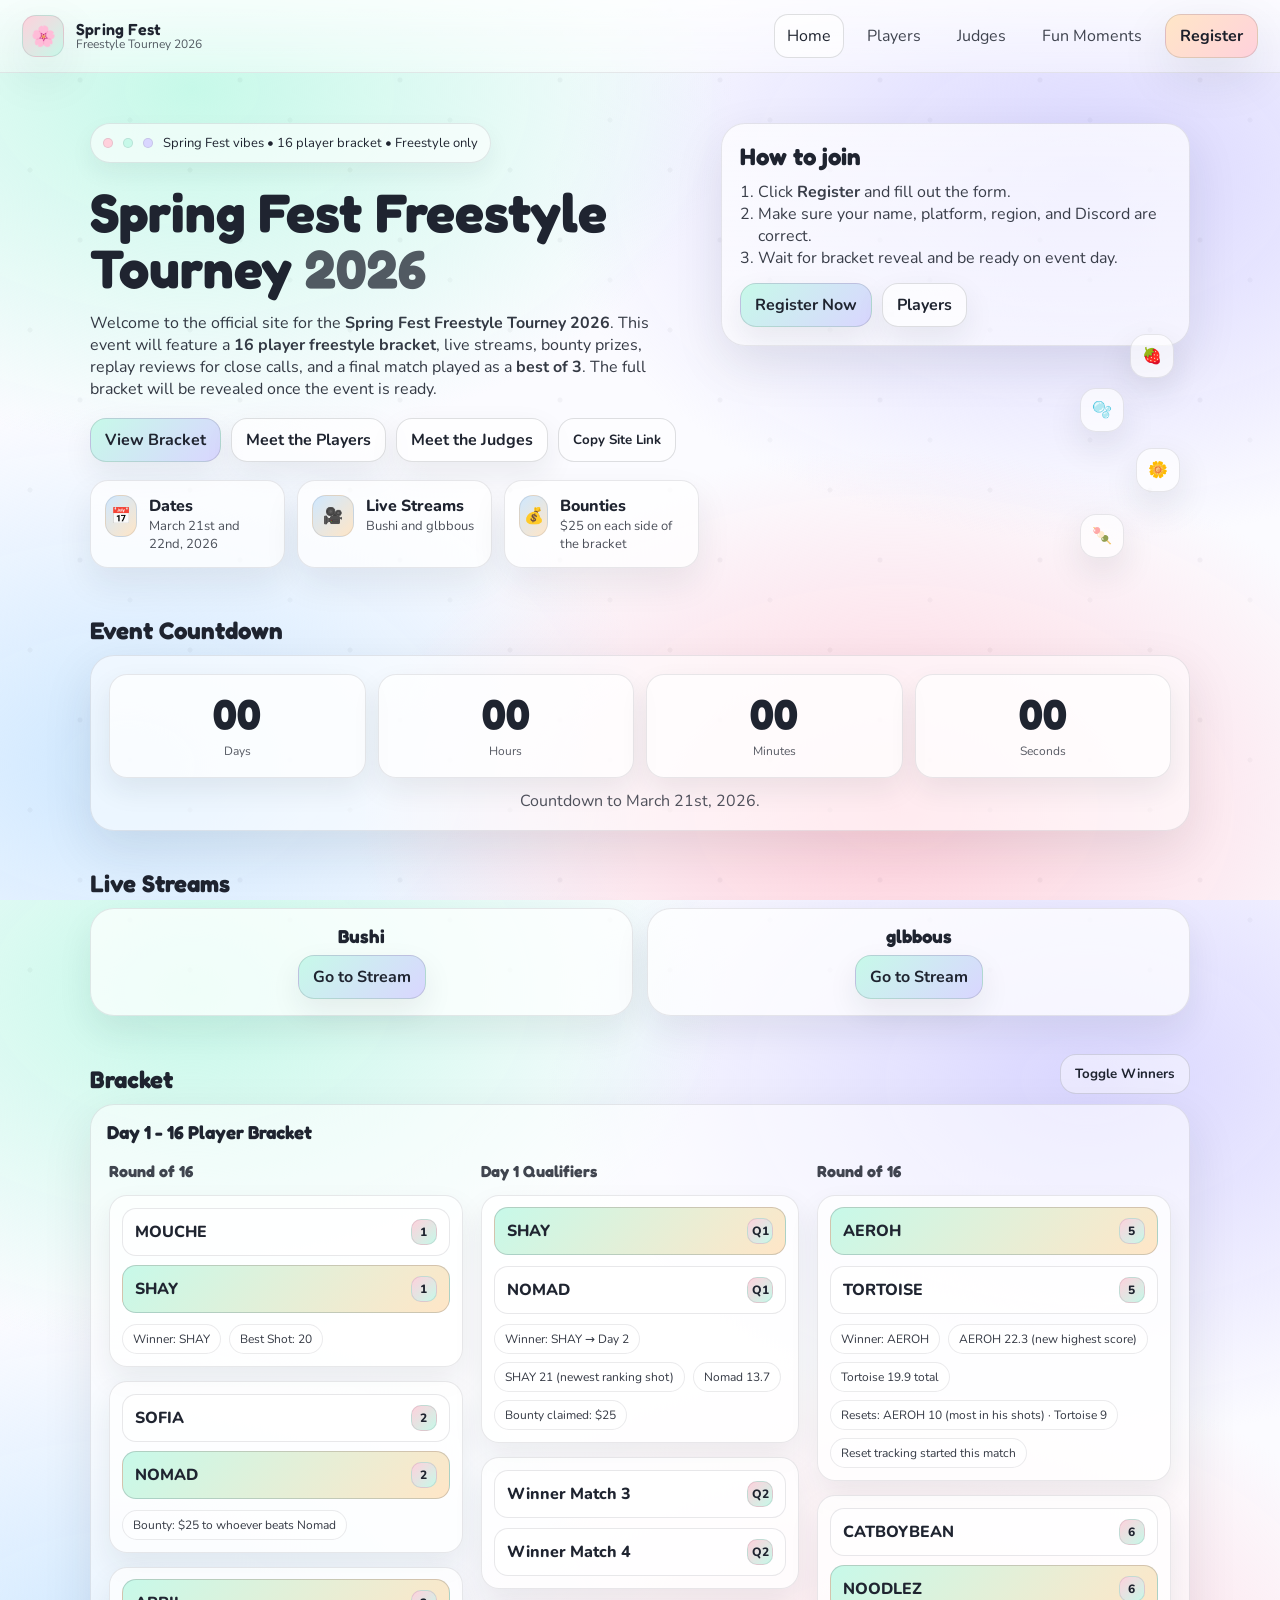
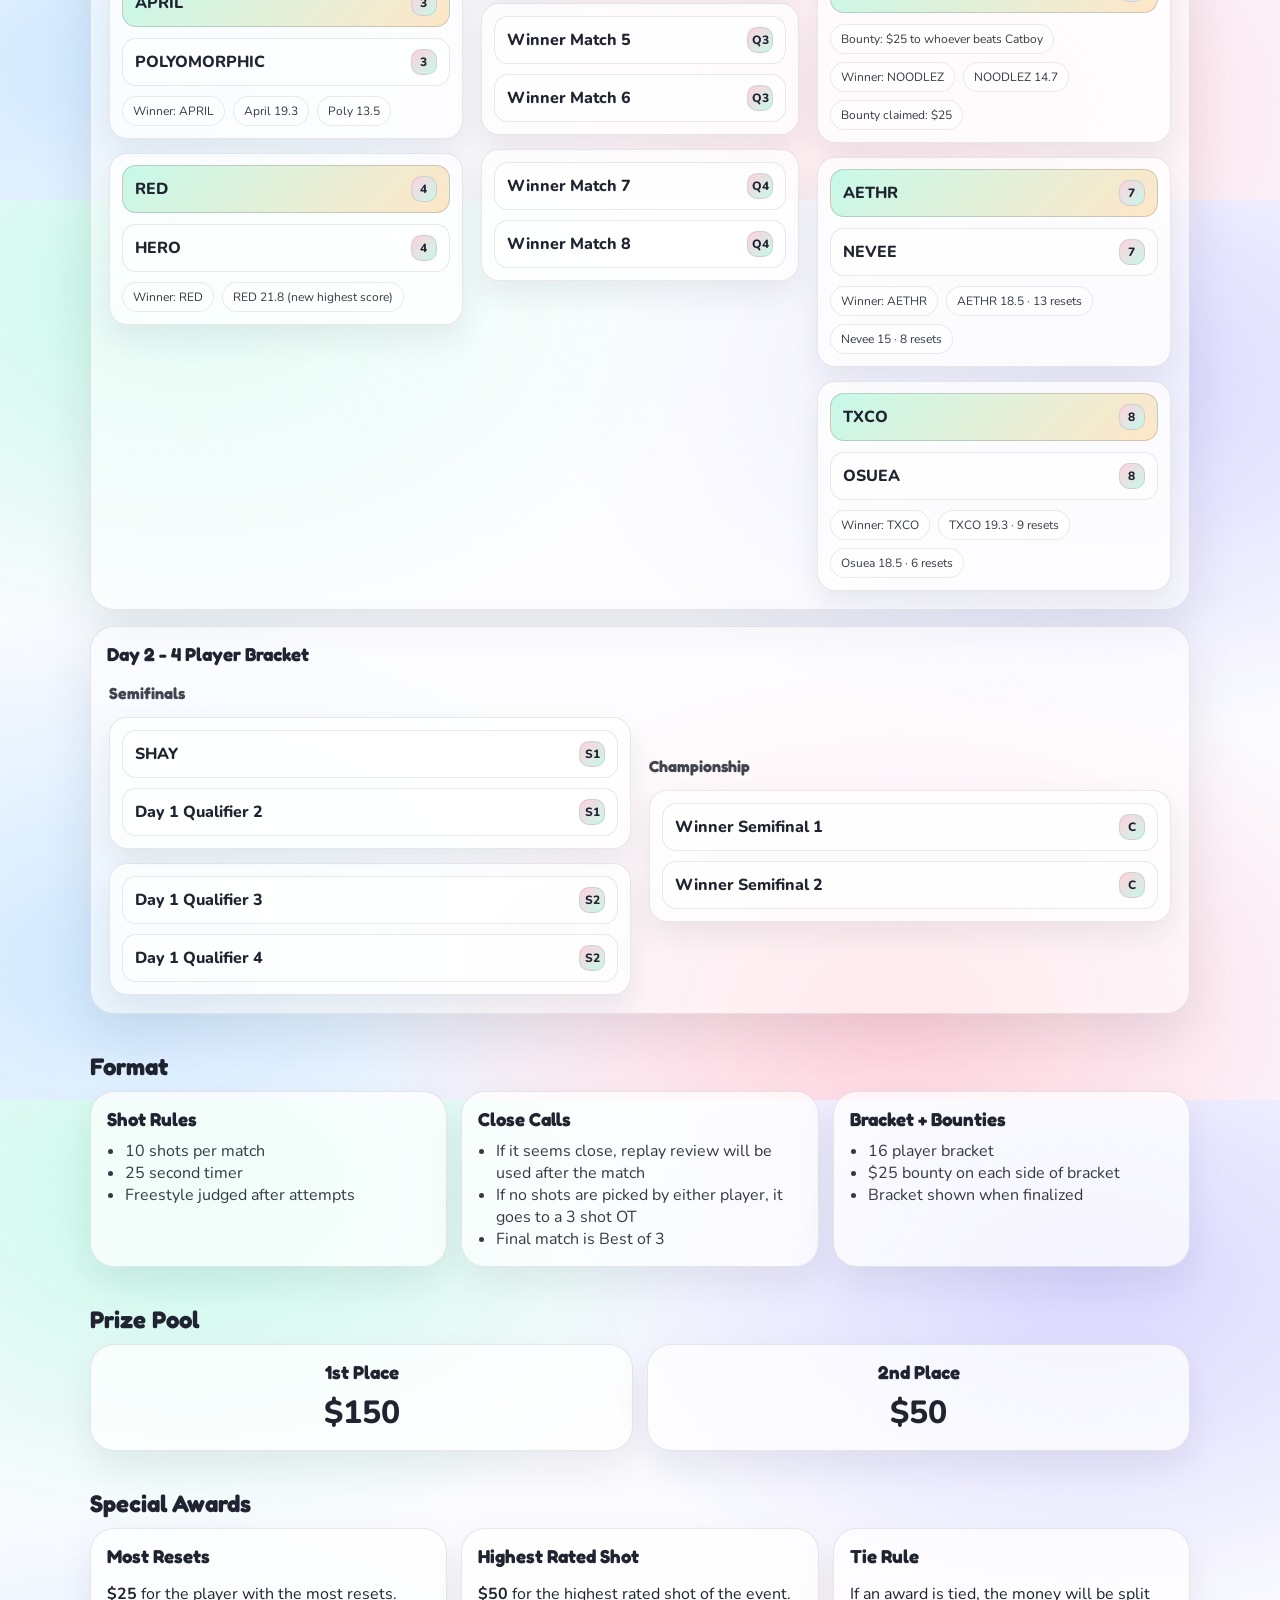
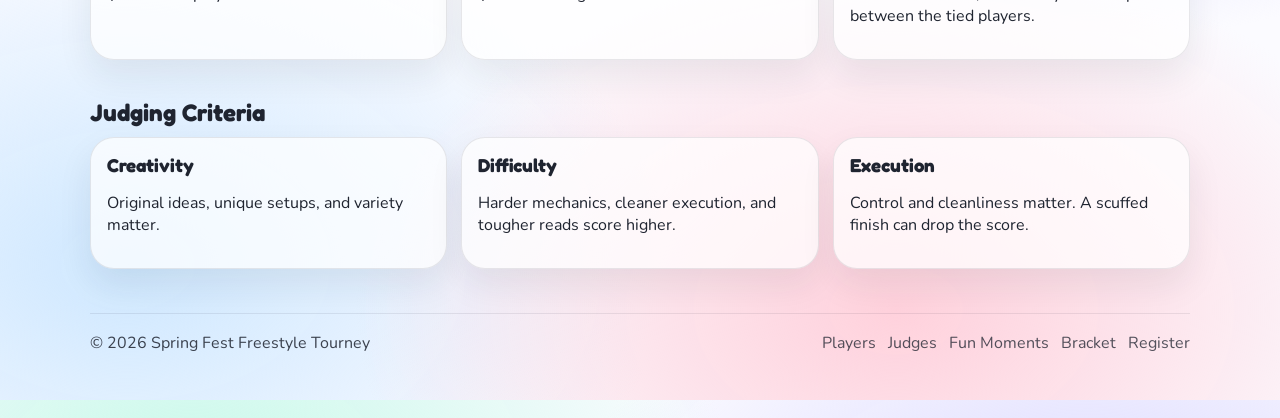
==== commit 1dade94d: "Update index.html" ====
--- a/index.html
+++ b/index.html
@@ -256,12 +256,22 @@
                 </div>
               </div>
               <div class="match">
-                <div class="slot"><span class="name">AETHR</span><span class="tag">7</span></div>
+                <div class="slot winner"><span class="name">AETHR</span><span class="tag">7</span></div>
                 <div class="slot"><span class="name">NEVEE</span><span class="tag">7</span></div>
-              </div>
-              <div class="match">
-                <div class="slot"><span class="name">TXCO</span><span class="tag">8</span></div>
+                <div class="match-meta">
+                  <span class="meta-chip">Winner: AETHR</span>
+                  <span class="meta-chip">AETHR 18.5 · 13 resets</span>
+                  <span class="meta-chip">Nevee 15 · 8 resets</span>
+                </div>
+              </div>
+              <div class="match">
+                <div class="slot winner"><span class="name">TXCO</span><span class="tag">8</span></div>
                 <div class="slot"><span class="name">OSUEA</span><span class="tag">8</span></div>
+                <div class="match-meta">
+                  <span class="meta-chip">Winner: TXCO</span>
+                  <span class="meta-chip">TXCO 19.3 · 9 resets</span>
+                  <span class="meta-chip">Osuea 18.5 · 6 resets</span>
+                </div>
               </div>
             </div>
           </div>
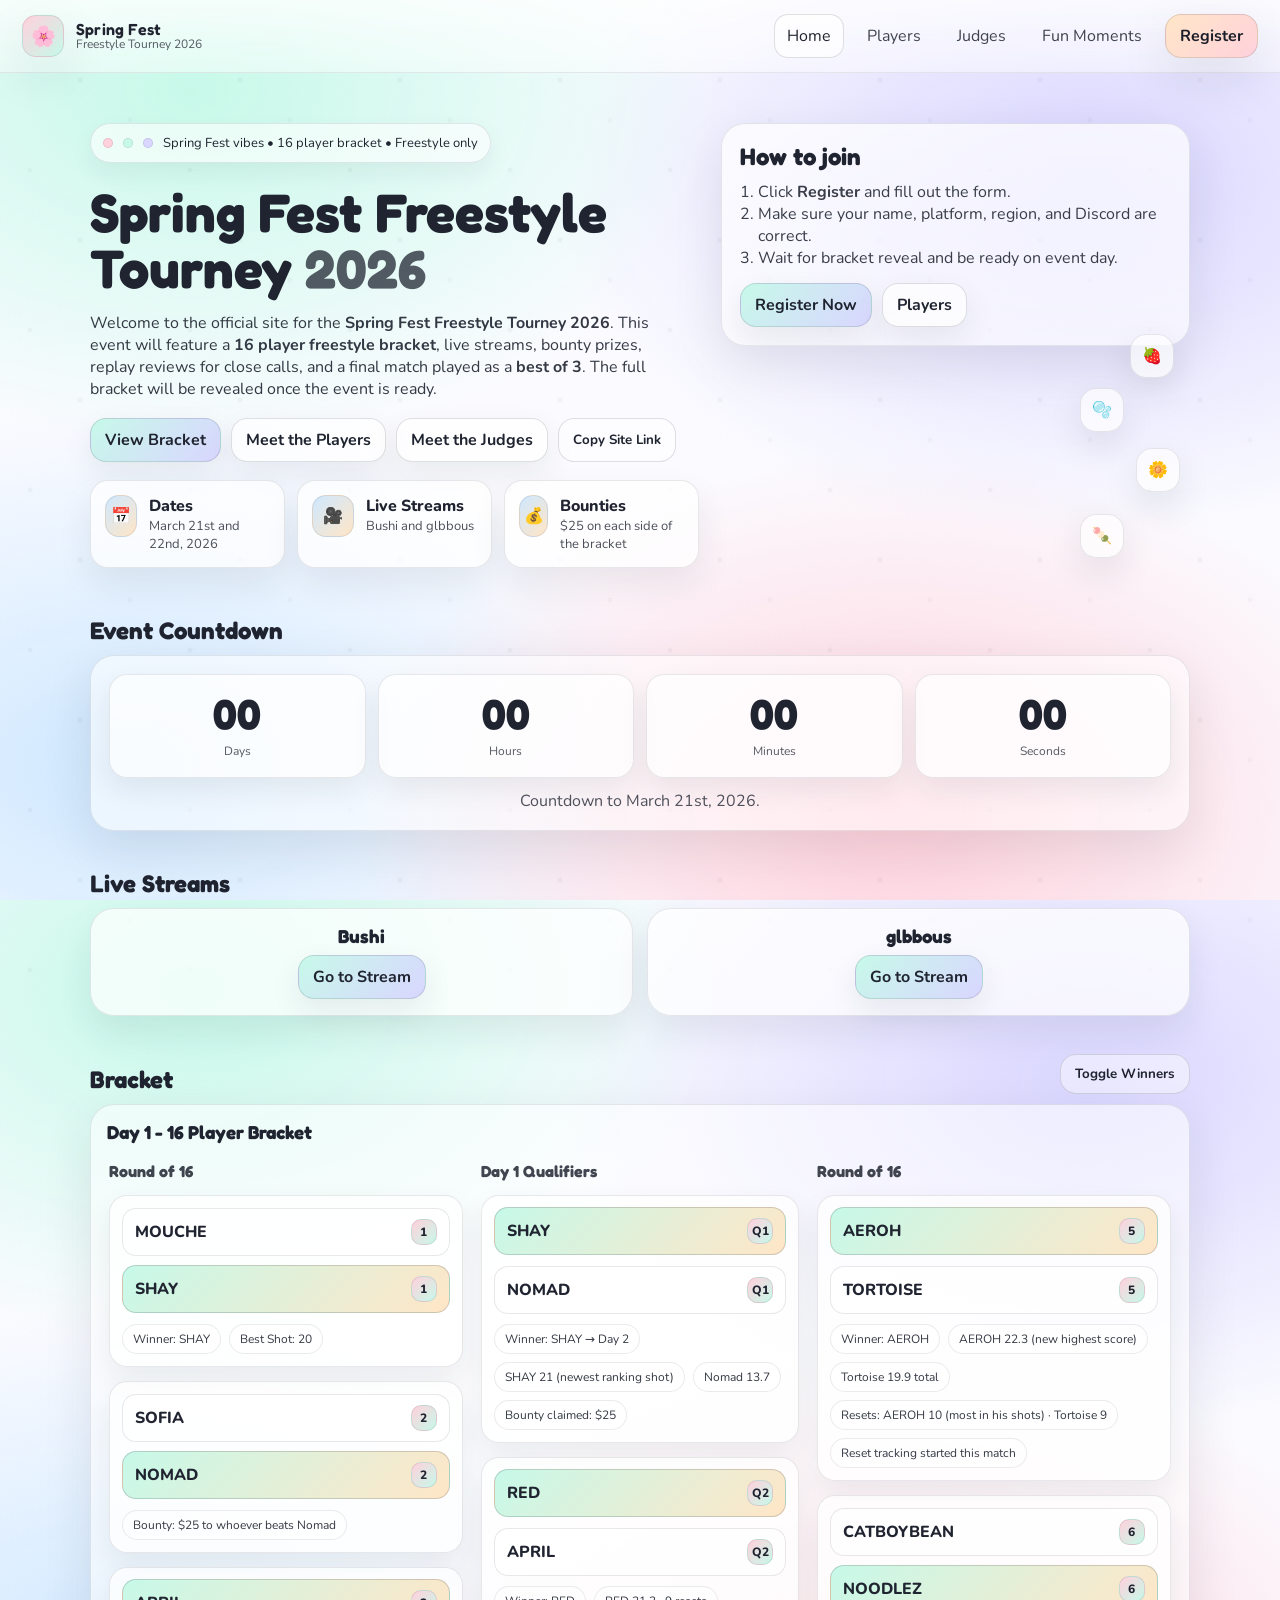
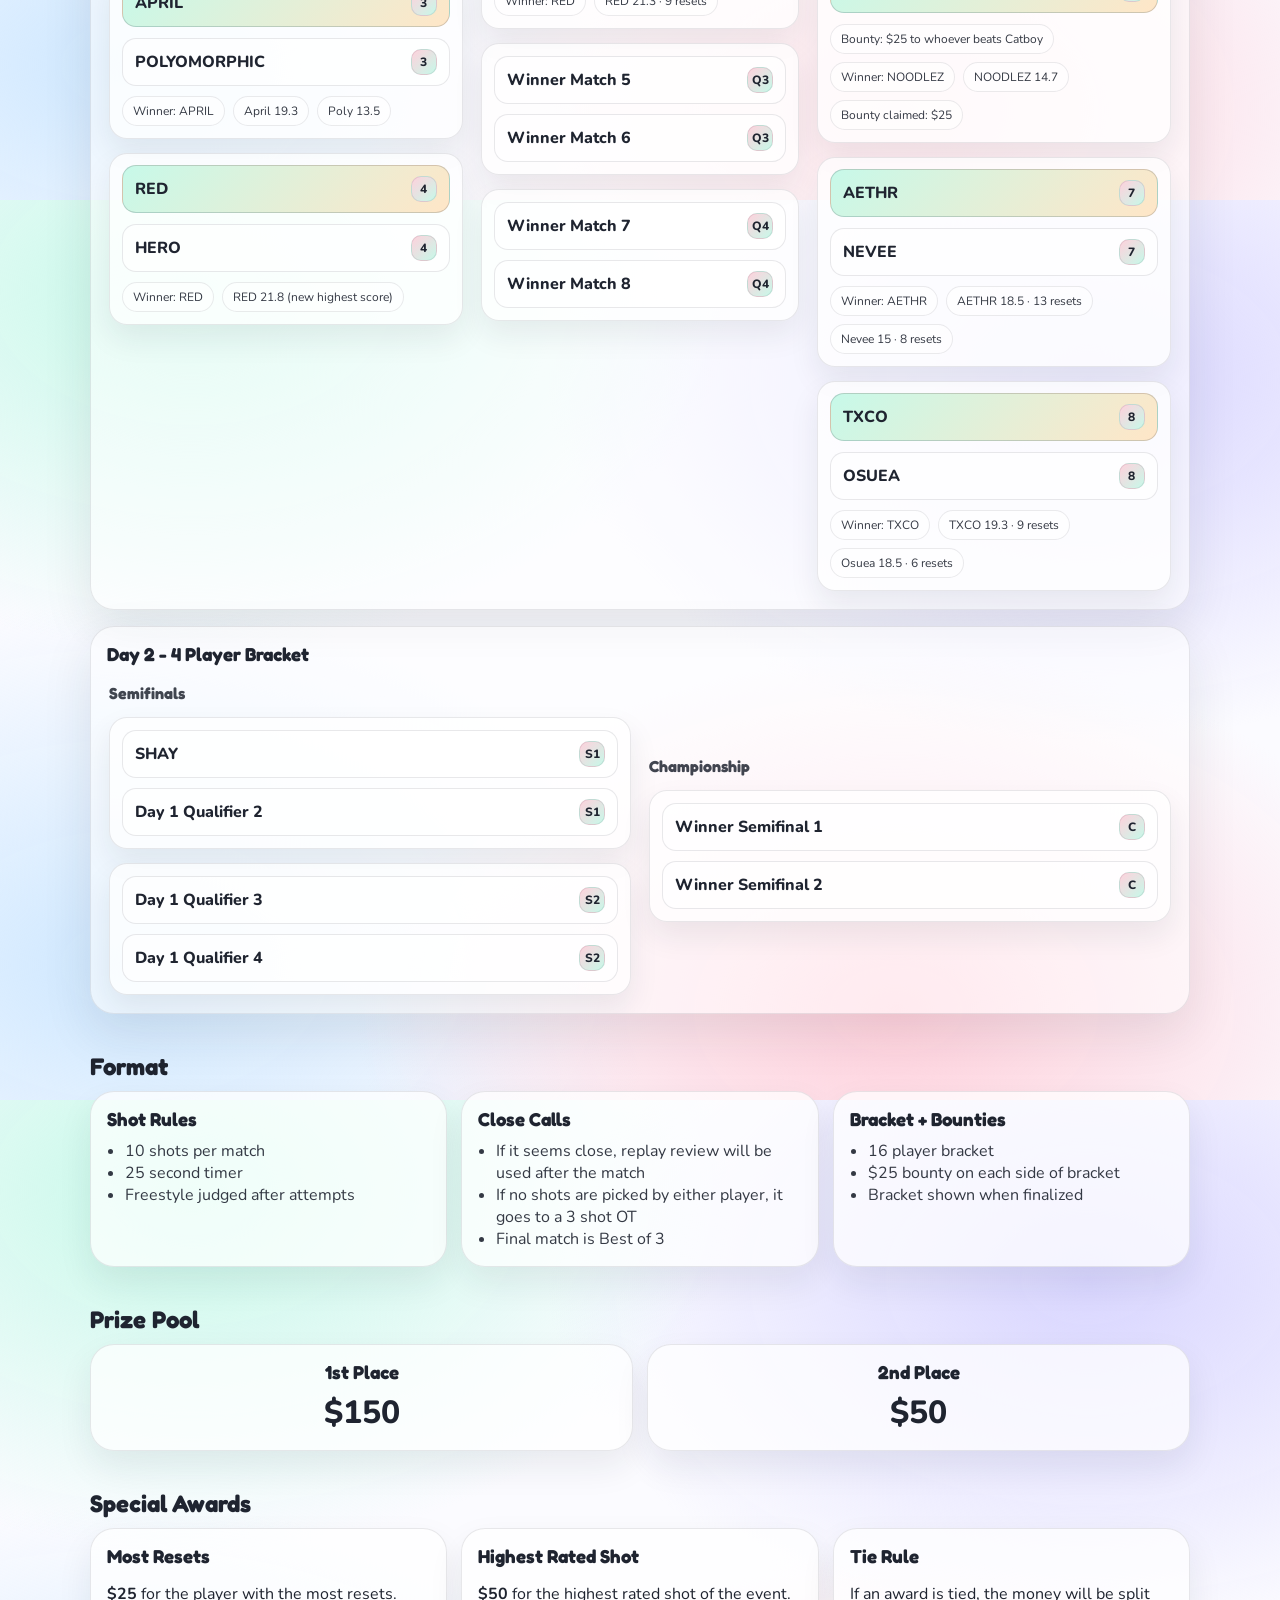
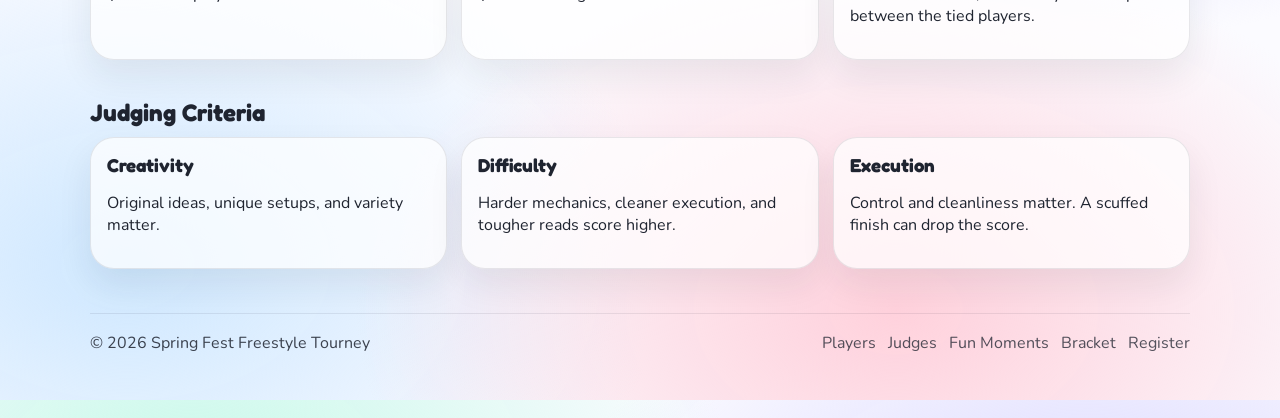
==== commit f9bf1b84: "Update index.html" ====
--- a/index.html
+++ b/index.html
@@ -218,8 +218,12 @@
                 </div>
               </div>
               <div class="match">
-                <div class="slot"><span class="name">Winner Match 3</span><span class="tag">Q2</span></div>
-                <div class="slot"><span class="name">Winner Match 4</span><span class="tag">Q2</span></div>
+                <div class="slot winner"><span class="name">RED</span><span class="tag">Q2</span></div>
+                <div class="slot"><span class="name">APRIL</span><span class="tag">Q2</span></div>
+                <div class="match-meta">
+                  <span class="meta-chip">Winner: RED</span>
+                  <span class="meta-chip">RED 21.3 · 9 resets</span>
+                </div>
               </div>
               <div class="match">
                 <div class="slot"><span class="name">Winner Match 5</span><span class="tag">Q3</span></div>
@@ -420,4 +424,3 @@
   <script src="script.js"></script>
 </body>
 </html>
-
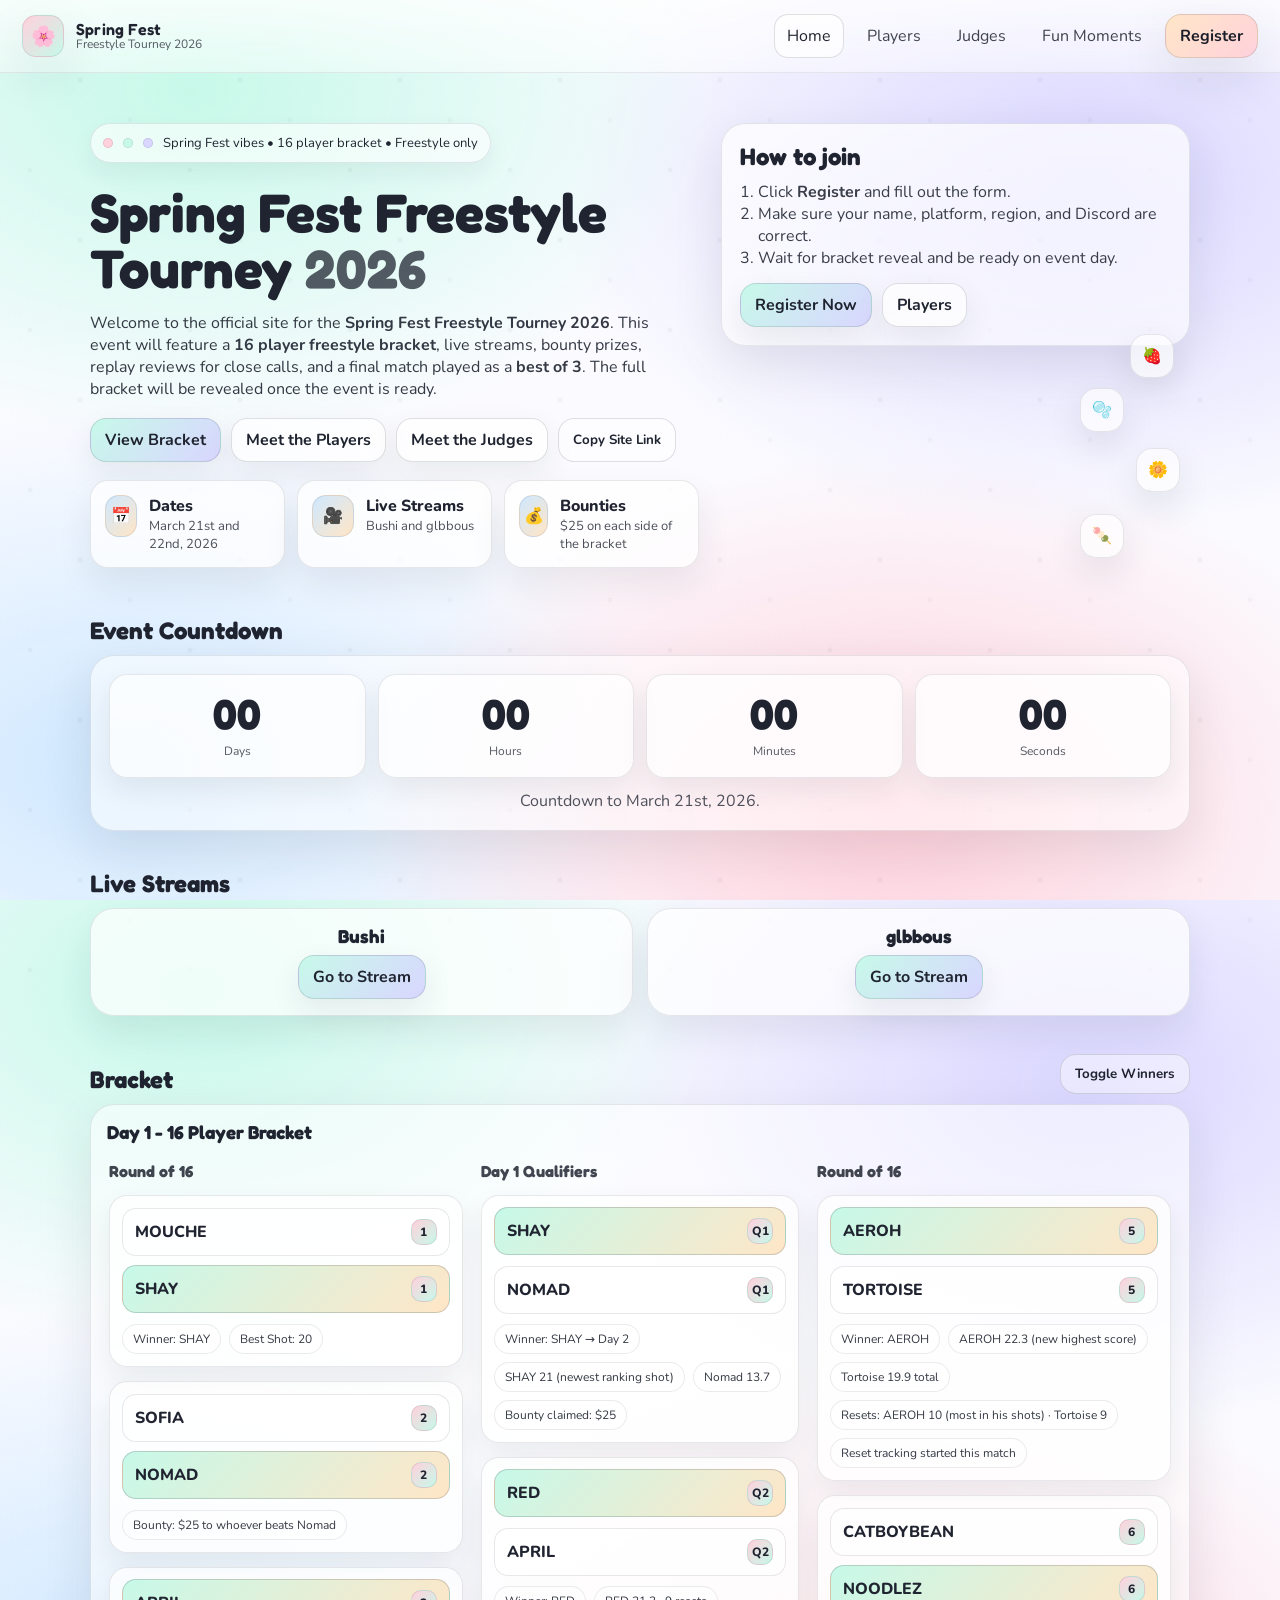
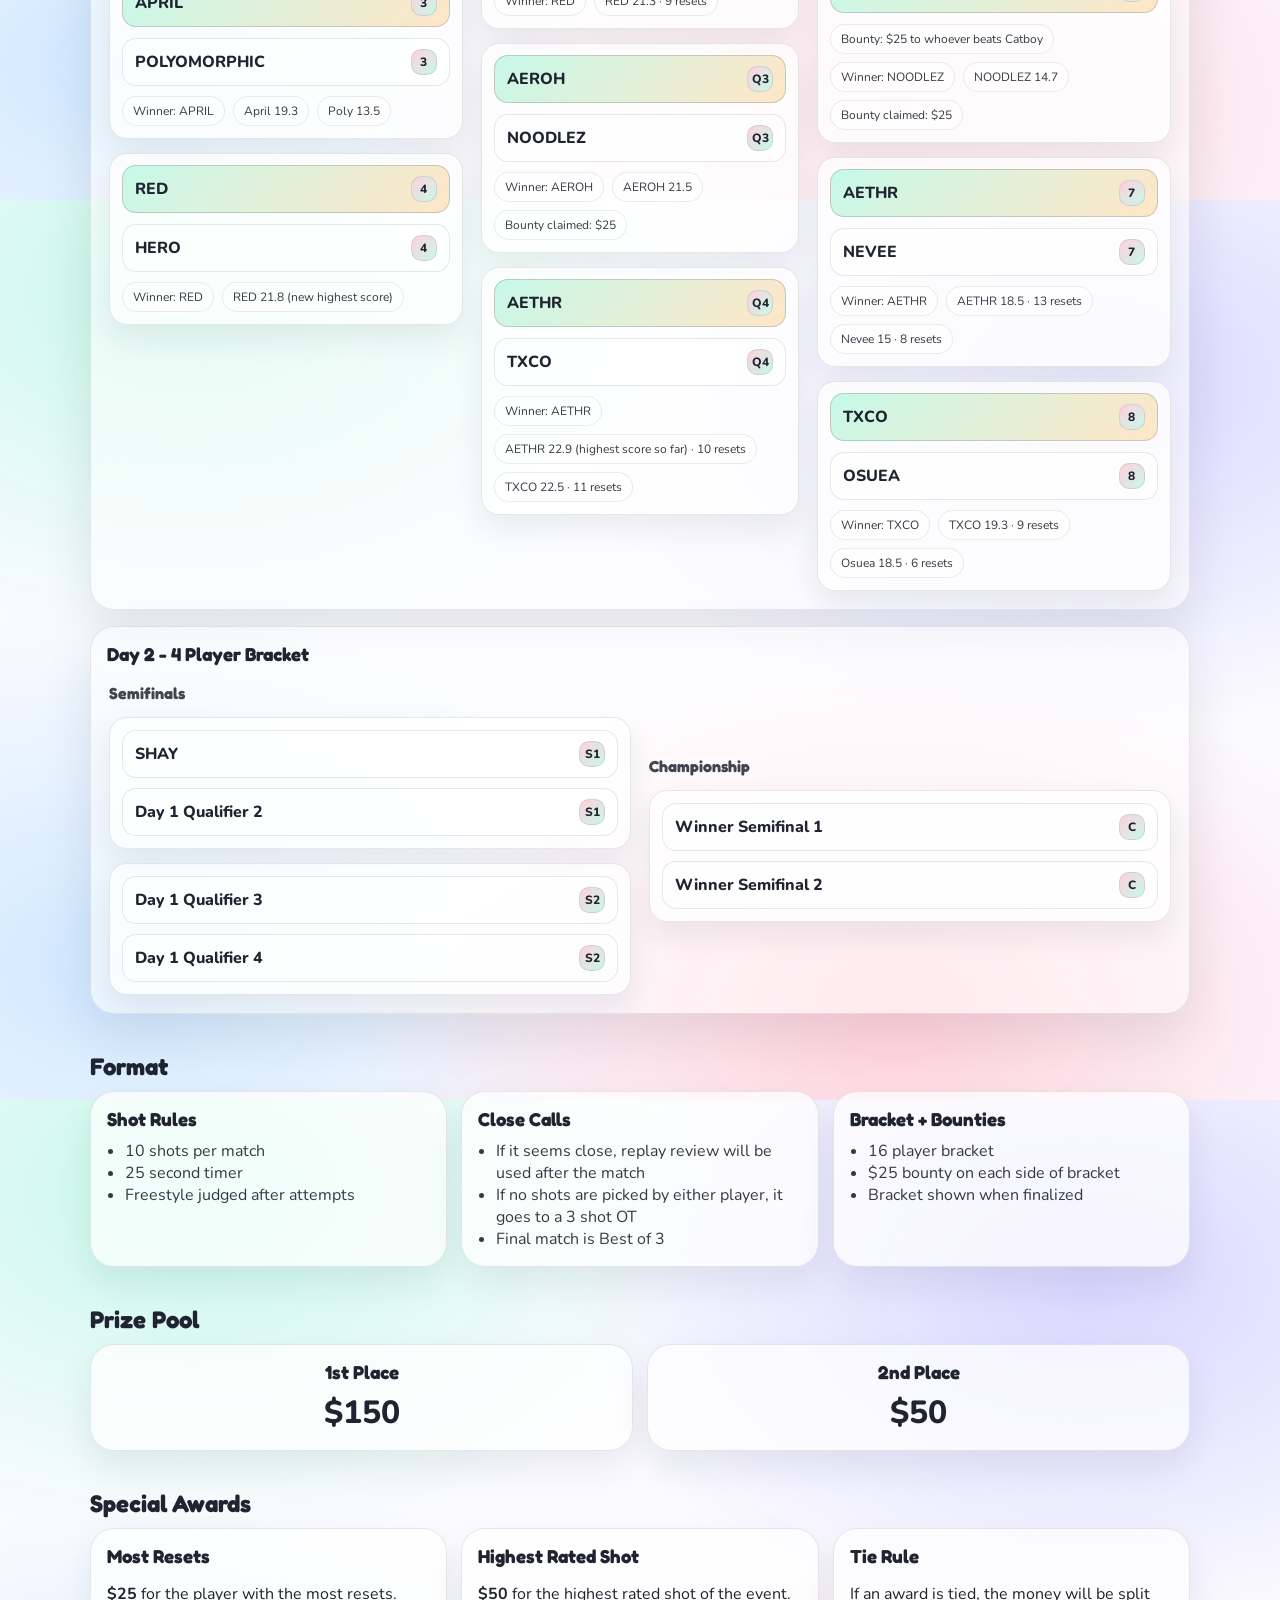
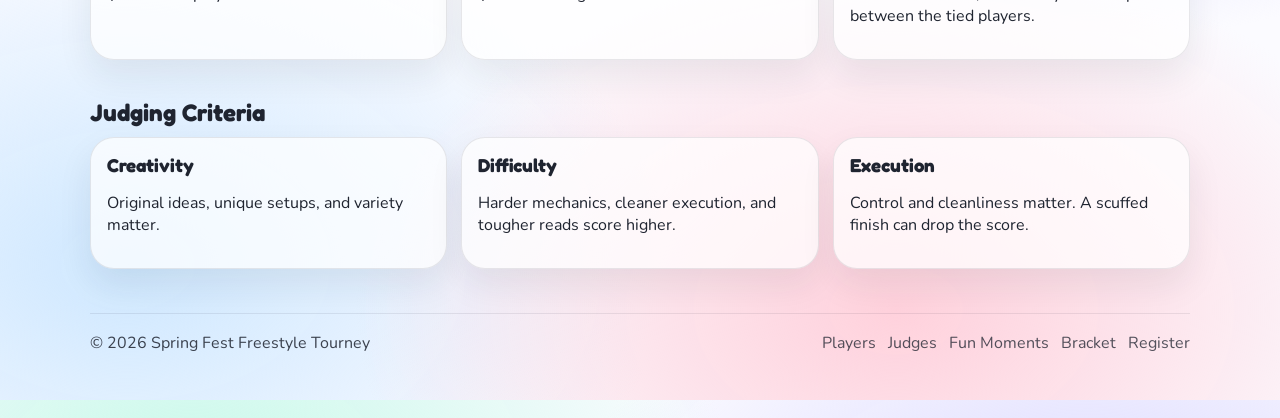
==== commit b9ac645d: "Update index.html" ====
--- a/index.html
+++ b/index.html
@@ -226,12 +226,22 @@
                 </div>
               </div>
               <div class="match">
-                <div class="slot"><span class="name">Winner Match 5</span><span class="tag">Q3</span></div>
-                <div class="slot"><span class="name">Winner Match 6</span><span class="tag">Q3</span></div>
-              </div>
-              <div class="match">
-                <div class="slot"><span class="name">Winner Match 7</span><span class="tag">Q4</span></div>
-                <div class="slot"><span class="name">Winner Match 8</span><span class="tag">Q4</span></div>
+                <div class="slot winner"><span class="name">AEROH</span><span class="tag">Q3</span></div>
+                <div class="slot"><span class="name">NOODLEZ</span><span class="tag">Q3</span></div>
+                <div class="match-meta">
+                  <span class="meta-chip">Winner: AEROH</span>
+                  <span class="meta-chip">AEROH 21.5</span>
+                  <span class="meta-chip">Bounty claimed: $25</span>
+                </div>
+              </div>
+              <div class="match">
+                <div class="slot winner"><span class="name">AETHR</span><span class="tag">Q4</span></div>
+                <div class="slot"><span class="name">TXCO</span><span class="tag">Q4</span></div>
+                <div class="match-meta">
+                  <span class="meta-chip">Winner: AETHR</span>
+                  <span class="meta-chip">AETHR 22.9 (highest score so far) · 10 resets</span>
+                  <span class="meta-chip">TXCO 22.5 · 11 resets</span>
+                </div>
               </div>
             </div>
 
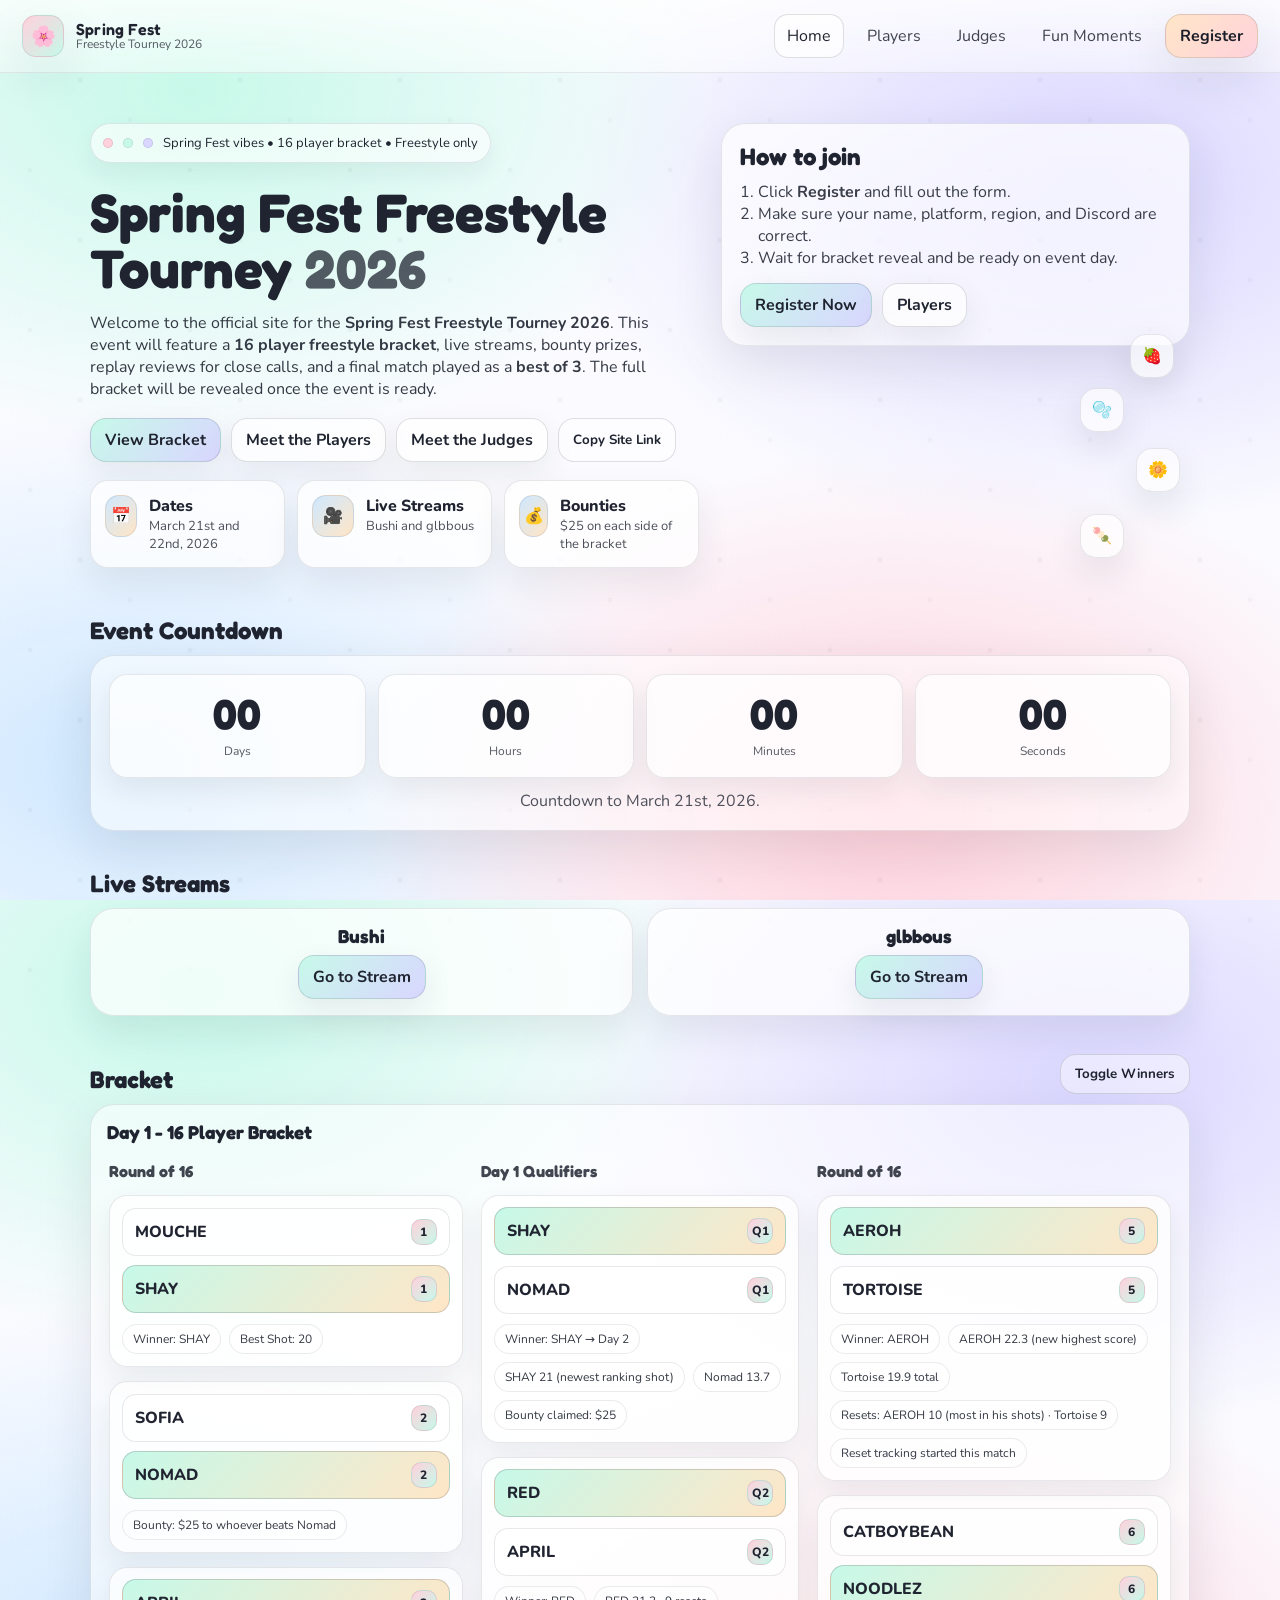
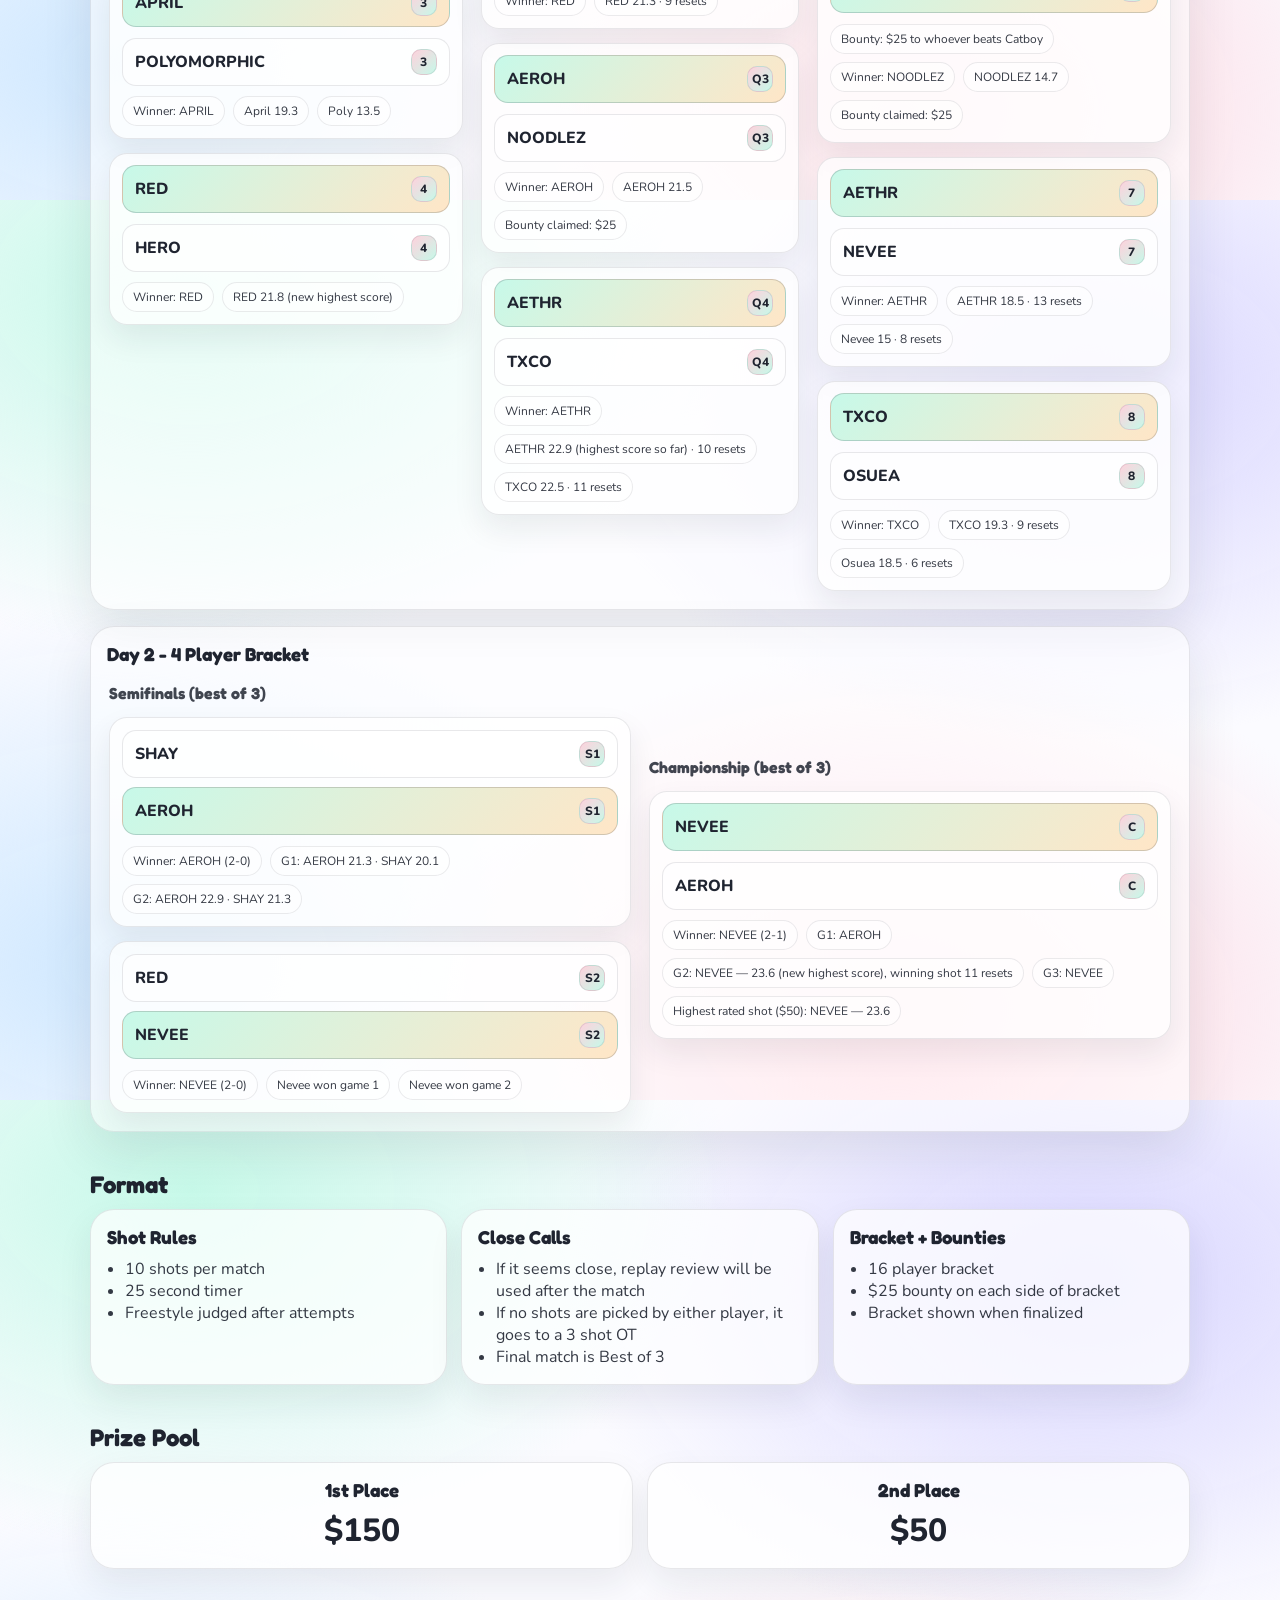
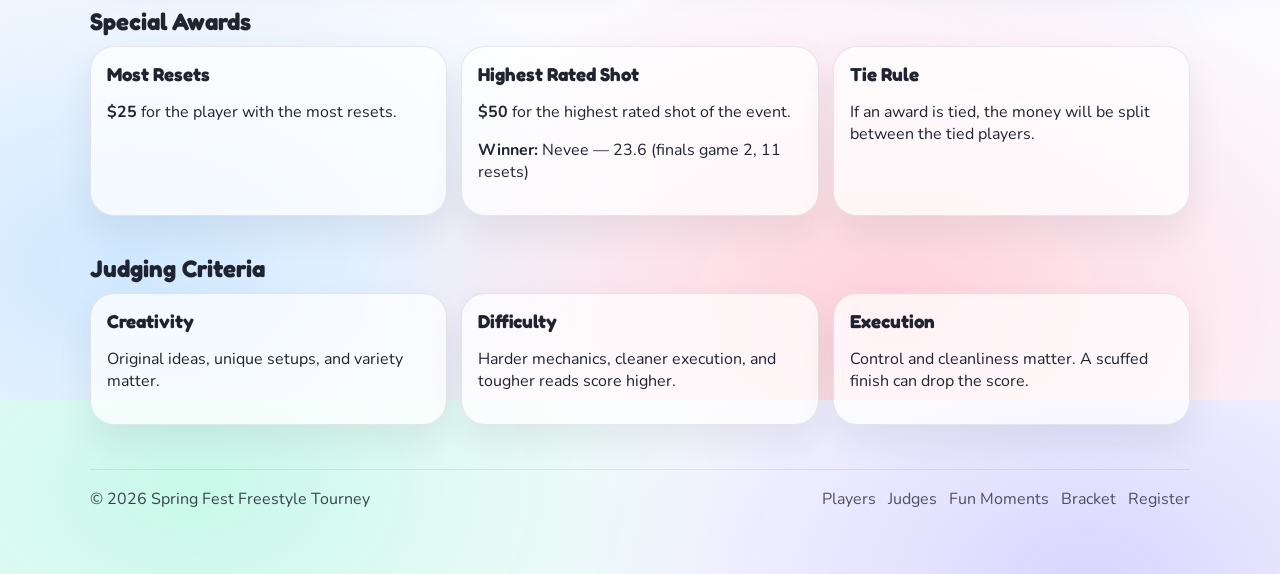
==== commit 07a2efd0: "Update index.html" ====
--- a/index.html
+++ b/index.html
@@ -157,7 +157,7 @@
       <div class="section-head">
         <h2>Bracket</h2>
         <div class="section-actions">
-          <button class="btn ghost" id="toggleWinnersBtn" type="button" disabled title="Winners will be enabled once matches are played.">
+          <button class="btn ghost" id="toggleWinnersBtn" type="button" disabled title="Bracket results are shown below.">
             Toggle Winners
           </button>
         </div>
@@ -295,24 +295,41 @@
           <h3 class="day-title">Day 2 - 4 Player Bracket</h3>
           <div class="bracket day2-bracket">
             <div class="round">
-              <div class="round-title">Semifinals</div>
+              <div class="round-title">Semifinals (best of 3)</div>
 
               <div class="match">
                 <div class="slot"><span class="name">SHAY</span><span class="tag">S1</span></div>
-                <div class="slot"><span class="name">Day 1 Qualifier 2</span><span class="tag">S1</span></div>
-              </div>
-              <div class="match">
-                <div class="slot"><span class="name">Day 1 Qualifier 3</span><span class="tag">S2</span></div>
-                <div class="slot"><span class="name">Day 1 Qualifier 4</span><span class="tag">S2</span></div>
+                <div class="slot winner"><span class="name">AEROH</span><span class="tag">S1</span></div>
+                <div class="match-meta">
+                  <span class="meta-chip">Winner: AEROH (2-0)</span>
+                  <span class="meta-chip">G1: AEROH 21.3 · SHAY 20.1</span>
+                  <span class="meta-chip">G2: AEROH 22.9 · SHAY 21.3</span>
+                </div>
+              </div>
+              <div class="match">
+                <div class="slot"><span class="name">RED</span><span class="tag">S2</span></div>
+                <div class="slot winner"><span class="name">NEVEE</span><span class="tag">S2</span></div>
+                <div class="match-meta">
+                  <span class="meta-chip">Winner: NEVEE (2-0)</span>
+                  <span class="meta-chip">Nevee won game 1</span>
+                  <span class="meta-chip">Nevee won game 2</span>
+                </div>
               </div>
             </div>
 
             <div class="round">
-              <div class="round-title">Championship</div>
-
-              <div class="match">
-                <div class="slot"><span class="name">Winner Semifinal 1</span><span class="tag">C</span></div>
-                <div class="slot"><span class="name">Winner Semifinal 2</span><span class="tag">C</span></div>
+              <div class="round-title">Championship (best of 3)</div>
+
+              <div class="match">
+                <div class="slot winner"><span class="name">NEVEE</span><span class="tag">C</span></div>
+                <div class="slot"><span class="name">AEROH</span><span class="tag">C</span></div>
+                <div class="match-meta">
+                  <span class="meta-chip">Winner: NEVEE (2-1)</span>
+                  <span class="meta-chip">G1: AEROH</span>
+                  <span class="meta-chip">G2: NEVEE — 23.6 (new highest score), winning shot 11 resets</span>
+                  <span class="meta-chip">G3: NEVEE</span>
+                  <span class="meta-chip">Highest rated shot ($50): NEVEE — 23.6</span>
+                </div>
               </div>
             </div>
           </div>
@@ -387,6 +404,7 @@
         <div class="panel reveal">
           <h3>Highest Rated Shot</h3>
           <p><b>$50</b> for the highest rated shot of the event.</p>
+          <p style="margin-top: 10px;"><b>Winner:</b> Nevee — 23.6 (finals game 2, 11 resets)</p>
         </div>
 
         <div class="panel reveal">
